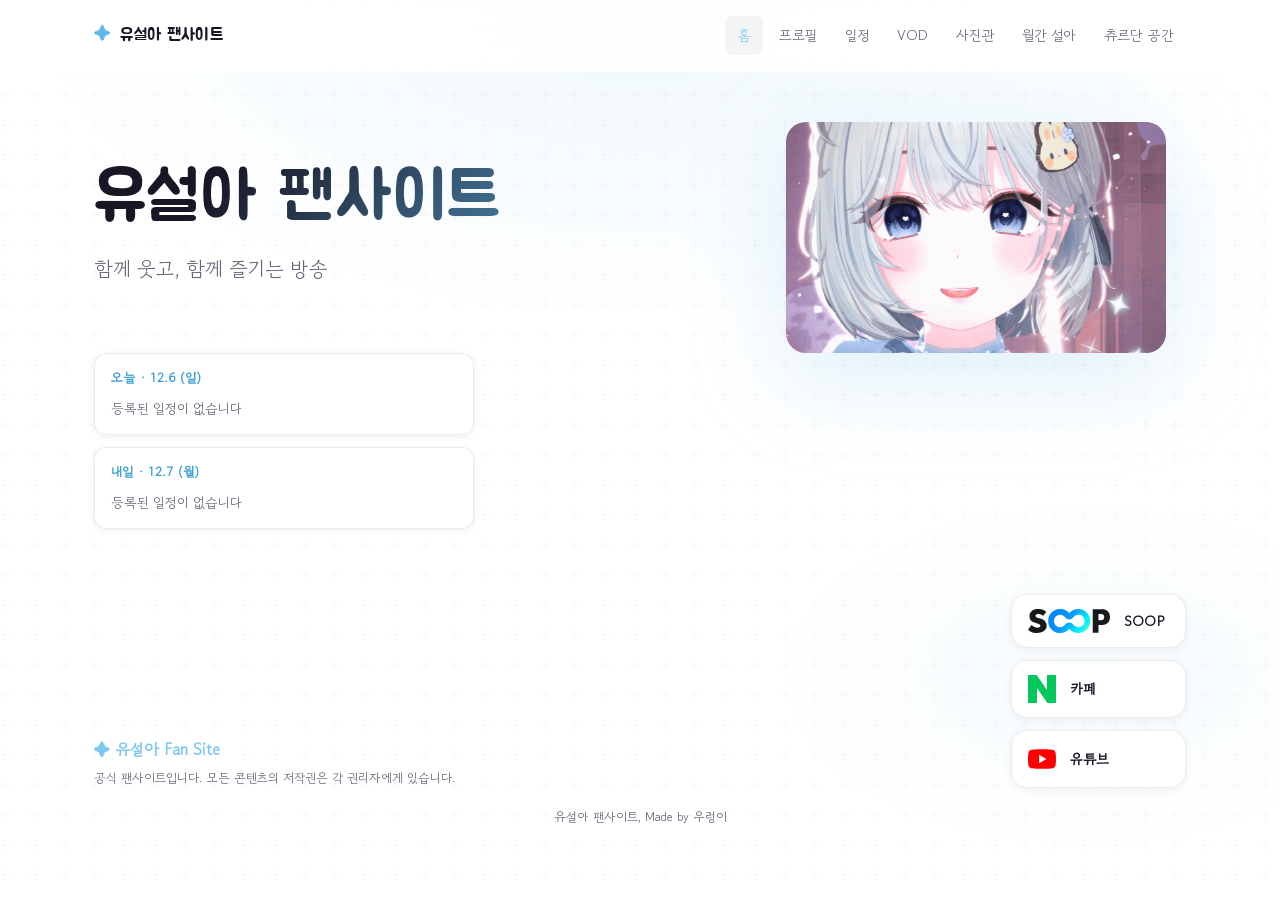
==== live-check.html @ 95435ed1 "chore: auto-update VOD, gallery, schedule, and memory playlist data" ====
﻿<!DOCTYPE html>
<html lang="ko">
<head>
  <meta charset="UTF-8">
  <meta name="viewport" content="width=device-width, initial-scale=1.0">
  <meta name="referrer" content="strict-origin-when-cross-origin">
  <meta name="description" content="SOOP 스트리머 유설아 팬사이트 — 일정, 방송 기록, 콘텐츠, 갤러리">
  <title>유설아 팬사이트</title>
  <link rel="preconnect" href="https://fonts.googleapis.com">
  <link rel="preconnect" href="https://fonts.gstatic.com" crossorigin>
  <link href="https://fonts.googleapis.com/css2?family=Gowun+Dodum&family=Jua&display=swap" rel="stylesheet">
  <link rel="stylesheet" href="css/style.css?v=20260720c">
</head>
<body>

  <!-- 네비게이션 -->
  <header class="header" id="header">
    <nav class="nav container">
      <a href="#home" class="nav__logo">
        <span class="nav__logo-icon">✦</span>
        유설아 팬사이트
      </a>
      <button class="nav__toggle" id="navToggle" aria-label="메뉴 열기" aria-expanded="false">
        <span></span>
        <span></span>
        <span></span>
      </button>
      <ul class="nav__menu" id="navMenu">
        <li><a href="#home" class="nav__link active">홈</a></li>
        <li><a href="#profile" class="nav__link">프로필</a></li>
        <li><a href="#schedule" class="nav__link">일정</a></li>
        <li><a href="#vod" class="nav__link">VOD</a></li>
        <li><a href="#gallery" class="nav__link">사진관</a></li>
        <li><a href="#monthly-seola" class="nav__link">월간 설아</a></li>
        <li><a href="#churudan" class="nav__link">츄르단 공간</a></li>
      </ul>
    </nav>
  </header>

  <main>
    <!-- 히어로 -->
    <section class="hero page-section--active" id="home">
      <div class="hero__bg"></div>
      <div class="hero__inner container">
        <div class="hero__left">
          <div class="hero__content">
            <h1 class="hero__title">유설아 팬사이트</h1>
            <p class="hero__subtitle">함께 웃고, 함께 즐기는 방송</p>
          </div>
          <div class="hero__schedule" id="heroSchedule" aria-label="오늘과 내일 방송 일정"></div>
        </div>
        <div class="hero__visual">
          <div class="hero__visual-glow"></div>
          <img
            class="hero__portrait"
            src="images/hero-seola.gif"
            alt="유설아"
            width="380"
            height="231"
            loading="eager"
            decoding="async"
          >
          <a
            id="heroLiveBtn"
            class="hero__live-card"
            href="https://www.sooplive.com/station/yeveee"
            target="_blank"
            rel="noopener noreferrer"
            aria-label="SOOP 생방송 보러가기"
            hidden
          >
            <img
              class="hero__live-thumb"
              id="heroLiveThumb"
              src="images/hero-seola.png"
              alt=""
              width="72"
              height="48"
              loading="lazy"
              decoding="async"
            >
            <span class="hero__live-body">
              <span class="hero__live-badge">LIVE ON</span>
              <span class="hero__live-title" id="heroLiveTitle">SOOP 생방송</span>
            </span>
          </a>
        </div>

        <div class="hero__foot-left">
          <span class="hero__info-logo">✦ 유설아 Fan Site</span>
          <p class="hero__info-text">공식 팬사이트입니다. 모든 콘텐츠의 저작권은 각 권리자에게 있습니다.</p>
        </div>

        <div class="hero__shortcuts">
          <a
            class="hero__shortcut hero__shortcut--soop"
            href="https://www.sooplive.com/station/yeveee"
            target="_blank"
            rel="noopener noreferrer"
            aria-label="SOOP 바로가기"
            title="SOOP"
          >
            <img class="hero__shortcut-icon hero__shortcut-icon--soop" src="images/logos/soop.svg" alt="" width="64" height="20" loading="lazy" decoding="async">
            <span class="hero__shortcut-label">SOOP</span>
          </a>
          <a
            class="hero__shortcut hero__shortcut--cafe"
            href="https://cafe.naver.com/yoonanana"
            target="_blank"
            rel="noopener noreferrer"
            aria-label="네이버 카페 바로가기"
            title="네이버 카페"
          >
            <svg class="hero__shortcut-icon hero__shortcut-icon--cafe" viewBox="0 0 24 24" width="28" height="28" aria-hidden="true">
              <path fill="currentColor" d="M16.273 12.845L7.376 0H0v24h7.727V11.155L16.624 24H24V0h-7.727v12.845z"/>
            </svg>
            <span class="hero__shortcut-label">카페</span>
          </a>
          <a
            class="hero__shortcut hero__shortcut--youtube"
            href="https://www.youtube.com/@yoo_seola/featured"
            target="_blank"
            rel="noopener noreferrer"
            aria-label="유튜브 바로가기"
            title="유튜브"
          >
            <svg class="hero__shortcut-icon hero__shortcut-icon--youtube" viewBox="0 0 24 24" width="28" height="28" aria-hidden="true">
              <path fill="#ff0000" d="M23.498 6.186a3.016 3.016 0 0 0-2.122-2.136C19.505 3.545 12 3.545 12 3.545s-7.505 0-9.377.505A3.017 3.017 0 0 0 .502 6.186C0 8.07 0 12 0 12s0 3.93.502 5.814a3.016 3.016 0 0 0 2.122 2.136c1.871.505 9.376.505 9.376.505s7.505 0 9.377-.505a3.015 3.015 0 0 0 2.122-2.136C24 15.93 24 12 24 12s0-3.93-.502-5.814z"/>
              <path fill="#fff" d="M9.545 15.568V8.432L15.818 12l-6.273 3.568z"/>
            </svg>
            <span class="hero__shortcut-label">유튜브</span>
          </a>
        </div>

        <p class="hero__info-copy">유설아 팬사이트, Made by 우렁이</p>
      </div>
    </section>

    <!-- 프로필 -->
    <section class="section section--alt" id="profile">
      <div class="container">
        <div class="section__header">
          <span class="section__label">Profile</span>
          <h2 class="section__title">프로필</h2>
          <p class="section__desc">유설아님을 소개합니다.</p>
        </div>

        <div class="profile__layout">
          <div class="profile__main reveal">
            <div class="profile__avatar">
              <img src="images/hero-seola.png" alt="유설아" class="profile__avatar-img">
            </div>
            <div class="profile__info">
              <p class="profile__role">SOOP Virtual Streamer</p>
              <h3 class="profile__name">유설아</h3>
              <p class="profile__intro">안녕안녕 나는 설아야🤍</p>
              <div class="profile__links">
                <a href="https://www.sooplive.com/station/yeveee" target="_blank" rel="noopener noreferrer" class="profile__link-btn profile__link-btn--soop">
                  <img class="profile__link-icon" src="images/logos/soop.svg" alt="" width="52" height="16" loading="lazy" decoding="async">
                  <span>SOOP</span>
                </a>
                <a href="https://cafe.naver.com/yoonanana" target="_blank" rel="noopener noreferrer" class="profile__link-btn profile__link-btn--cafe">
                  <svg class="profile__link-icon" viewBox="0 0 24 24" width="18" height="18" aria-hidden="true">
                    <path fill="currentColor" d="M16.273 12.845L7.376 0H0v24h7.727V11.155L16.624 24H24V0h-7.727v12.845z"/>
                  </svg>
                  <span>카페</span>
                </a>
                <a href="https://www.youtube.com/@yoo_seola" target="_blank" rel="noopener noreferrer" class="profile__link-btn profile__link-btn--youtube">
                  <svg class="profile__link-icon" viewBox="0 0 24 24" width="18" height="18" aria-hidden="true">
                    <path fill="currentColor" d="M23.498 6.186a3.016 3.016 0 0 0-2.122-2.136C19.505 3.545 12 3.545 12 3.545s-7.505 0-9.377.505A3.017 3.017 0 0 0 .502 6.186C0 8.07 0 12 0 12s0 3.93.502 5.814a3.016 3.016 0 0 0 2.122 2.136c1.871.505 9.376.505 9.376.505s7.505 0 9.377-.505a3.015 3.015 0 0 0 2.122-2.136C24 15.93 24 12 24 12s0-3.93-.502-5.814z"/>
                    <path fill="#fff" d="M9.545 15.568V8.432L15.818 12l-6.273 3.568z"/>
                  </svg>
                  <span>YouTube</span>
                </a>
              </div>
            </div>
          </div>

          <div class="profile__cards">
            <article class="profile__card reveal">
              <h4 class="profile__card-label">팬덤명</h4>
              <p class="profile__card-value">츄르단</p>
            </article>
            <article class="profile__card reveal">
              <h4 class="profile__card-label">첫 방송</h4>
              <p class="profile__card-value">2018. 01. 16</p>
            </article>
            <article class="profile__card reveal">
              <h4 class="profile__card-label">생일</h4>
              <p class="profile__card-value">04. 19</p>
            </article>
            <article class="profile__card reveal">
              <h4 class="profile__card-label">소속 크루</h4>
              <p class="profile__card-value">종달새 · 버컴퍼니</p>
            </article>
            <article class="profile__card reveal">
              <h4 class="profile__card-label">플랫폼</h4>
              <p class="profile__card-value">SOOP · YouTube</p>
            </article>
            <a
              href="https://v-company.xyz/"
              target="_blank"
              rel="noopener noreferrer"
              class="profile__card profile__card--link reveal"
            >
              <h4 class="profile__card-label">버컴퍼니 팬사이트</h4>
              <p class="profile__card-value profile__card-value--link">
                <img class="profile__card-icon" src="images/logos/vcompany.webp" alt="" width="28" height="28" loading="lazy" decoding="async">
                v-company.xyz
              </p>
            </a>
          </div>
        </div>

        <div class="profile__detail reveal">
          <div class="profile__tabs" role="tablist" aria-label="프로필 상세">
            <button type="button" class="profile__tab active" role="tab" aria-selected="true" aria-controls="profileTabOverview" id="profileTabBtnOverview" data-profile-tab="overview">개요</button>
            <button type="button" class="profile__tab" role="tab" aria-selected="false" aria-controls="profileTabHistory" id="profileTabBtnHistory" data-profile-tab="history">방송 역사</button>
            <button type="button" class="profile__tab" role="tab" aria-selected="false" aria-controls="profileTabContent" id="profileTabBtnContent" data-profile-tab="content">참여 컨텐츠</button>
          </div>

          <div class="profile__tabpanels">
            <div class="profile__tabpanel active" role="tabpanel" id="profileTabOverview" aria-labelledby="profileTabBtnOverview">
              <p class="profile__overview-text">
                SOOP과 YouTube를 중심으로 활동하는 버츄얼 스트리머이자 크리에이터, 유설아의 공간입니다.
              </p>
              <p class="profile__overview-text">
                종합 게임과 다채로운 일상 소통을 바탕으로 시청자들과 긴밀하게 호흡하고 있으며, 특유의 타격감 넘치는 리액션과 어떤 크리에이터와도 자연스럽게 어우러지는 환상의 케미로 많은 사랑을 받고 있습니다.
              </p>
              <p class="profile__overview-text">
                2018년 노캠 배틀그라운드 방송으로 활동을 시작했으며, 퐁퐁랜드 2차 입주를 계기로 마인크래프트·버츄얼 스트리머 교류로 인지도를 넓혔습니다. 퐁퐁랜드 종료 후 감체스터에 합격했고, 2025년 7월 버컴퍼니 창립 멤버로 합류해 현재 크루 활동을 이어가고 있습니다.
              </p>
            </div>

            <div class="profile__tabpanel" role="tabpanel" id="profileTabHistory" aria-labelledby="profileTabBtnHistory" hidden>
              <div class="timeline" id="profileTimeline"></div>
            </div>

            <div class="profile__tabpanel" role="tabpanel" id="profileTabContent" aria-labelledby="profileTabBtnContent" hidden>
              <div class="profile__content-groups" id="profileContentGroups"></div>
            </div>
          </div>
        </div>
      </div>
    </section>

    <!-- 일정 -->
    <section class="section" id="schedule">
      <div class="container">
        <div class="section__header">
          <span class="section__label">Schedule</span>
          <h2 class="section__title">방송 일정</h2>
          <p class="section__desc">달력에서 유설아님의 방송·휴방 일정을 확인하세요.</p>
        </div>

        <div class="schedule-board reveal" id="calendar">
          <div class="schedule-board__top">
            <div class="schedule-board__heading">
              <h3 class="schedule-board__title" id="calendarTitle"></h3>
              <p class="schedule-board__subtitle">SOOP 방송 일정</p>
            </div>
            <div class="schedule-board__controls">
              <div class="schedule-board__view" role="tablist" aria-label="보기 방식">
                <button type="button" class="schedule-board__view-btn active" data-view="month" role="tab" aria-selected="true">월간</button>
                <button type="button" class="schedule-board__view-btn" data-view="week" role="tab" aria-selected="false">주간</button>
              </div>
              <div class="schedule-board__nav">
                <button type="button" class="schedule-board__nav-btn" id="calendarPrev" aria-label="이전">
                  <svg width="18" height="18" viewBox="0 0 24 24" fill="none" stroke="currentColor" stroke-width="2"><path d="M15 18l-6-6 6-6"/></svg>
                </button>
                <button type="button" class="schedule-board__today" id="calendarToday">오늘</button>
                <button type="button" class="schedule-board__nav-btn" id="calendarNext" aria-label="다음">
                  <svg width="18" height="18" viewBox="0 0 24 24" fill="none" stroke="currentColor" stroke-width="2"><path d="M9 18l6-6-6-6"/></svg>
                </button>
              </div>
            </div>
          </div>

          <div class="schedule-board__weekdays">
            <span>일</span><span>월</span><span>화</span><span>수</span><span>목</span><span>금</span><span>토</span>
          </div>
          <div class="schedule-board__grid" id="calendarDays"></div>
        </div>

      </div>
    </section>

    <!-- VOD -->
    <section class="section section--alt" id="vod">
      <div class="container">
        <div class="section__header">
          <span class="section__label">VOD</span>
          <h2 class="section__title">VOD Library</h2>
          <p class="section__desc">숲 다시보기, 유튜브, 쇼츠, 기타를 최신순으로 모았습니다.</p>
        </div>

        <div class="vod-layout" id="vodLayout">
          <div class="vod__filters" id="vodFilters">
            <button class="vod-filter-btn" data-vod-filter="replay">숲 다시보기</button>
            <button class="vod-filter-btn" data-vod-filter="youtube">유튜브</button>
            <button class="vod-filter-btn" data-vod-filter="shorts">쇼츠</button>
            <button class="vod-filter-btn active" data-vod-filter="etc">기타</button>
          </div>

          <div class="vod-player">
            <div class="vod-player__screen">
              <iframe
                id="vodPlayerFrame"
                class="vod-player__iframe"
                src="about:blank"
                title="【끝났다는 것은 다시 시작된다는 것을】 버컴퍼니 1주년 커버곡"
                referrerpolicy="strict-origin-when-cross-origin"
                allow="accelerometer; autoplay; clipboard-write; encrypted-media; gyroscope; picture-in-picture; web-share"
                allowfullscreen
              ></iframe>
              <div class="vod-player__fallback" id="vodPlayerFallback" hidden>
                <img class="vod-player__fallback-thumb" id="vodFallbackThumb" alt="">
                <div class="vod-player__fallback-body">
                  <p class="vod-player__fallback-title">지금은 PC에서 파일을 직접 연 상태입니다</p>
                  <p class="vod-player__fallback-desc">이 방식으로는 유튜브 재생이 차단됩니다.<br>인터넷에 올린 주소(<code>https://...</code>)로 접속하면 누구나 재생됩니다.<br>개발·테스트할 때만 <strong>사이트실행.bat</strong>을 사용하세요.</p>
                  <a class="btn btn--primary vod-player__fallback-btn" id="vodFallbackWatch" href="#" target="_blank" rel="noopener noreferrer">YouTube에서 보기</a>
                </div>
              </div>
            </div>
            <div class="vod-player__info">
              <h3 class="vod-player__title" id="vodPlayerTitle">【끝났다는 것은 다시 시작된다는 것을】 버컴퍼니 1주년 커버곡</h3>
              <a class="vod-player__link" id="vodPlayerLink" href="https://www.youtube.com/watch?v=XtVEV7wh76A" target="_blank" rel="noopener noreferrer">원본 보기</a>
            </div>
          </div>

          <div class="vod__rail-wrap">
            <div class="vod__rail" id="vodGrid"></div>
            <a
              class="vod__more"
              id="vodMoreLink"
              href="https://www.youtube.com/playlist?list=PLR2c_oelBOVU"
              target="_blank"
              rel="noopener noreferrer"
              aria-label="더보기"
              title="더보기"
            >
              <svg viewBox="0 0 24 24" width="24" height="24" aria-hidden="true">
                <path d="M9 6l6 6-6 6" fill="none" stroke="currentColor" stroke-width="2.2" stroke-linecap="round" stroke-linejoin="round"/>
              </svg>
            </a>
          </div>
        </div>
      </div>
    </section>

    <!-- 사진관 -->
    <section class="section" id="gallery">
      <div class="container">
        <div class="section__header">
          <span class="section__label">Gallery</span>
          <h2 class="section__title">사진관</h2>
          <p class="section__desc">팬카페 팬아트와 버컴퍼니 사진관의 유설아 이미지를 모았습니다.<br>아래로 스크롤하면 더 불러옵니다.</p>
        </div>

        <p class="gallery__count" id="galleryCount" aria-live="polite"></p>
        <div class="gallery__grid" id="galleryGrid"></div>
        <div class="gallery__sentinel" id="gallerySentinel" aria-hidden="true"></div>
        <p class="gallery__status" id="galleryStatus"></p>
      </div>
    </section>

    <!-- 월간 설아 -->
    <section class="section section--alt" id="monthly-seola">
      <div class="container">
        <div class="section__header">
          <span class="section__label">Monthly</span>
          <h2 class="section__title">월간 설아</h2>
          <p class="section__desc">일정 메뉴처럼 월별로 넘기며, 방송 사진과 내용을 함께 볼 수 있어요.</p>
          <a class="monthly-seola__source" id="monthlySeolaSource" href="https://docs.google.com/spreadsheets/d/1AJPoSE5AA9mgpzSSYuKG6oLpG3Ww71kMfHILqsu-JJs/edit?usp=sharing" target="_blank" rel="noopener noreferrer">구글 시트에서 보기</a>
        </div>

        <div class="schedule-board monthly-seola__board reveal" id="monthlySeolaBoard">
          <div class="schedule-board__top">
            <div class="schedule-board__heading">
              <h3 class="schedule-board__title" id="monthlySeolaTitle"></h3>
              <p class="schedule-board__subtitle" id="monthlySeolaSummary">설아 월간정리</p>
            </div>
            <div class="schedule-board__controls">
              <div class="schedule-board__nav">
                <button type="button" class="schedule-board__nav-btn" id="monthlySeolaPrev" aria-label="이전 달">
                  <svg width="18" height="18" viewBox="0 0 24 24" fill="none" stroke="currentColor" stroke-width="2"><path d="M15 18l-6-6 6-6"/></svg>
                </button>
                <button type="button" class="schedule-board__today" id="monthlySeolaToday">오늘</button>
                <button type="button" class="schedule-board__nav-btn" id="monthlySeolaNext" aria-label="다음 달">
                  <svg width="18" height="18" viewBox="0 0 24 24" fill="none" stroke="currentColor" stroke-width="2"><path d="M9 18l6-6-6-6"/></svg>
                </button>
              </div>
            </div>
          </div>

          <div class="schedule-board__weekdays">
            <span>일</span><span>월</span><span>화</span><span>수</span><span>목</span><span>금</span><span>토</span>
          </div>
          <div class="schedule-board__grid schedule-board__grid--month" id="monthlySeolaDays"></div>
        </div>
      </div>
    </section>

    <!-- 츄르단 공간 -->
    <section class="section section--alt" id="churudan">
      <div class="container">
        <div class="section__header">
          <span class="section__label">Community</span>
          <h2 class="section__title">츄르단 공간</h2>
          <p class="section__desc">팬들이 모이는 커뮤니티 공간입니다. 미니게임도 즐겨 보세요!</p>
        </div>

        <div class="churudan-hub reveal" id="churudanHub">
          <div class="churudan__grid">
            <button type="button" class="churudan__card" data-churudan="ladder">
              <span class="churudan__icon" aria-hidden="true">🪜</span>
              <span class="churudan__title">사다리타기</span>
              <span class="churudan__desc">참가자를 골라 사다리 결과를 확인해 보세요</span>
            </button>
            <button type="button" class="churudan__card" data-churudan="pinball">
              <span class="churudan__icon" aria-hidden="true">🎱</span>
              <span class="churudan__title">핀볼타기</span>
              <span class="churudan__desc">마블 룰렛으로 당첨자를 뽑아 보세요</span>
            </button>
            <button type="button" class="churudan__card" data-churudan="stork">
              <span class="churudan__icon" aria-hidden="true">🦩</span>
              <span class="churudan__title">황새 오래 걷기</span>
              <span class="churudan__desc">추억의 균형 게임 · 좌우키로 버텨 보세요</span>
            </button>
            <button type="button" class="churudan__card" data-churudan="suika">
              <span class="churudan__icon" aria-hidden="true">🍉</span>
              <span class="churudan__title">수박게임</span>
              <span class="churudan__desc">유설아 움짤을 합쳐 대설아를 만들어 보세요</span>
            </button>
            <button type="button" class="churudan__card" data-churudan="rolling">
              <span class="churudan__icon" aria-hidden="true">💌</span>
              <span class="churudan__title">롤링페이퍼</span>
              <span class="churudan__desc">유설아님께 익명 응원 쪽지를 남겨 보세요</span>
            </button>
          </div>
        </div>

        <div class="churudan-activity" id="churudanActivity" hidden>
          <button type="button" class="churudan__back" id="churudanBack">← 츄르단 공간</button>

          <div class="minigame">
          <!-- 사다리타기 -->
          <div class="minigame__panel" id="gameLadder" role="tabpanel" hidden>
            <div class="ladder-game">
              <div class="ladder-game__header">
                <div class="ladder-game__intro">
                  <h3 class="ladder-game__title">츄르단 사다리</h3>
                  <p class="ladder-game__desc">사다리 시작을 누른 뒤 참가자를 클릭하면 그 사람만 내려갑니다. 한꺼번에 보려면 전체공개를 누르세요.</p>
                </div>
                <div class="ladder-game__toolbar">
                  <div class="ladder-game__count">
                    <span class="ladder-game__count-label">인원</span>
                    <button type="button" class="ladder-game__count-btn" id="ladderCountMinus" aria-label="인원 줄이기">−</button>
                    <span class="ladder-game__count-num" id="ladderCountLabel">4</span>
                    <button type="button" class="ladder-game__count-btn" id="ladderCountPlus" aria-label="인원 늘리기">+</button>
                  </div>
                  <button type="button" class="ladder-game__btn ladder-game__btn--primary" id="ladderShuffle">사다리 시작</button>
                  <button type="button" class="ladder-game__btn ladder-game__btn--outline" id="ladderRevealAll">전체공개</button>
                </div>
              </div>

              <div class="ladder-game__board">
                <div class="ladder-game__rail">
                  <span class="ladder-game__rail-tag">참가</span>
                  <div class="ladder-game__rail-slots" id="ladderTopRow"></div>
                </div>

                <div class="ladder-game__stage">
                  <canvas id="ladderCanvas" width="820" height="360"></canvas>
                </div>

                <div class="ladder-game__rail">
                  <span class="ladder-game__rail-tag">결과</span>
                  <div class="ladder-game__rail-slots" id="ladderBottomRow"></div>
                </div>
              </div>

              <p class="ladder-game__status" id="ladderResult"></p>

              <div class="ladder-game__popup" id="ladderWinPopup" hidden role="dialog" aria-modal="true" aria-labelledby="ladderWinPopupTitle">
                <button type="button" class="ladder-game__popup-backdrop" id="ladderWinPopupBackdrop" aria-label="닫기"></button>
                <div class="ladder-game__popup-card">
                  <span class="ladder-game__popup-badge" id="ladderWinPopupBadge">결과</span>
                  <h4 class="ladder-game__popup-title" id="ladderWinPopupTitle"></h4>
                  <p class="ladder-game__popup-desc" id="ladderWinPopupDesc"></p>
                  <button type="button" class="ladder-game__popup-close" id="ladderWinPopupClose">확인</button>
                </div>
              </div>
            </div>
          </div>

          <!-- 핀볼타기 (Marble Roulette) -->
          <div class="minigame__panel" id="gamePinball" role="tabpanel" hidden>
            <div class="marble-roulette">
              <div class="marble-roulette__stage">
                <canvas id="pinballCanvas"></canvas>
                <canvas id="pinballMinimap" class="marble-roulette__minimap" aria-hidden="true"></canvas>
                <ol class="marble-roulette__rank" id="pinballRank"></ol>
                <div class="marble-roulette__winner" id="pinballWinner" hidden>
                  <span class="marble-roulette__winner-label">당첨자는</span>
                  <strong class="marble-roulette__winner-name" id="pinballWinnerName"></strong>
                </div>
                <p class="marble-roulette__hint">게임 중 화면을 누르면 빨라집니다</p>
              </div>

              <div class="marble-roulette__footer" id="pinballFooter" hidden>
                <button type="button" class="marble-roulette__restart" id="pinballRestart">다시하기</button>
              </div>

              <div class="marble-roulette__settings" id="pinballSettings">
                <div class="marble-roulette__controls-top">
                  <div class="marble-roulette__settings-row">
                    <label class="marble-roulette__map-label" for="pinballMap">맵</label>
                    <select id="pinballMap" class="marble-roulette__map-select" aria-label="맵 선택"></select>
                  </div>
                  <div class="marble-roulette__win-row">
                    <span class="marble-roulette__win-label">당첨</span>
                    <button type="button" class="marble-roulette__win-btn active" data-pinball-win="first">먼저</button>
                    <button type="button" class="marble-roulette__win-btn" data-pinball-win="last">마지막</button>
                  </div>
                </div>
                <label class="marble-roulette__names-title" for="pinballNames">이름 입력</label>
                <textarea id="pinballNames" class="marble-roulette__textarea" rows="2" spellcheck="false">유설아,츄르단1,츄르단2,츄르단3,츄르단4</textarea>
                <p class="marble-roulette__names-hint">쉼표·줄바꿈 · <code>이름*2</code></p>
                <div class="marble-roulette__actions">
                  <button type="button" class="marble-roulette__btn marble-roulette__btn--shuffle" id="pinballShuffle">셔플</button>
                  <button type="button" class="marble-roulette__btn marble-roulette__btn--start" id="pinballStart">시작</button>
                </div>
              </div>
              <p class="marble-roulette__status" id="pinballResult" aria-live="polite"></p>
            </div>
          </div>

          <!-- 황새 오래 걷기 -->
          <div class="minigame__panel" id="gameStork" role="tabpanel" hidden>
            <div class="stork-walk">
              <div class="stork-walk__header">
                <div>
                  <h3 class="stork-walk__title">황새 오래 걷기</h3>
                  <p class="stork-walk__desc">스페이스바로 시작 · ← → 로 균형을 잡으며 최대한 멀리 걸어 보세요. (게임 화면을 클릭한 뒤 키보드로 조작)</p>
                </div>
              </div>
              <div class="stork-walk__stage">
                <div id="storkRuffleHost" class="stork-walk__host" tabindex="0" aria-label="황새 오래 걷기 게임"></div>
              </div>
              <p class="stork-walk__credit">원작 <a href="https://vidkidz.tistory.com/2825" target="_blank" rel="noopener noreferrer">Walk the Stork</a> · Damien Clarke</p>
            </div>
          </div>

          <!-- 수박게임 -->
          <div class="minigame__panel" id="gameSuika" role="tabpanel" hidden>
            <div class="suika-game">
              <div class="suika-game__header">
                <div>
                  <h3 class="suika-game__title">츄르단 수박게임</h3>
                  <p class="suika-game__desc">같은 단계의 유설아 움짤을 맞추면 더 큰 단계로 합쳐집니다. 보드 위에서 위치를 정한 뒤 클릭해 떨어뜨리세요.</p>
                </div>
                <div class="suika-game__meta">
                  <span class="suika-game__best">최고 <strong id="suikaBest">0</strong></span>
                  <button type="button" class="suika-game__restart" id="suikaRestart">다시하기</button>
                </div>
              </div>

              <div class="suika-game__stage">
                <div
                  class="suika-game__board-wrap"
                  id="suikaBoardWrap"
                  tabindex="0"
                  aria-label="수박게임 보드"
                >
                  <div class="suika-game__board" id="suikaBoard">
                    <div class="suika-game__score" id="suikaScore" aria-live="polite">0</div>
                    <div class="suika-game__next-hud">
                      <span class="suika-game__next-tag">NEXT</span>
                      <div class="suika-game__next-ball" id="suikaNextBall"></div>
                    </div>
                    <div class="suika-game__danger">
                      <span class="suika-game__danger-label">DANGER</span>
                      <div class="suika-game__danger-line" aria-hidden="true"></div>
                    </div>
                    <div class="suika-game__sprites" id="suikaSprites"></div>
                    <div class="suika-game__preview-layer" id="suikaPreview">
                      <div class="suika-game__drop-line" id="suikaDropLine" aria-hidden="true"></div>
                    </div>
                  </div>
                </div>

                <div class="suika-game__evolution" id="suikaEvolution" aria-label="합체 순서"></div>
                <p class="suika-game__hint">처음 4단계만 떨어뜨릴 수 있어요. 같은 단계를 합쳐 대설아를 만드세요!</p>
              </div>

              <div class="suika-game__overlay" id="suikaOverlay" hidden role="dialog" aria-modal="true">
                <div class="suika-game__overlay-card">
                  <h4 class="suika-game__overlay-title" id="suikaOverlayTitle">게임 오버</h4>
                  <p class="suika-game__overlay-score" id="suikaOverlayScore"></p>
                  <button type="button" class="suika-game__overlay-btn" id="suikaOverlayBtn">다시 도전</button>
                </div>
              </div>
            </div>
          </div>

          <div class="minigame__panel rolling-paper" id="gameRolling" role="tabpanel" hidden>
          <div class="rolling-paper__header">
            <div>
              <h3 class="rolling-paper__title">츄르단 롤링페이퍼</h3>
              <p class="rolling-paper__desc">유설아님께 익명으로 응원 메시지를 남겨 보세요. 따뜻한 말만 부탁드려요!</p>
            </div>
            <span class="rolling-paper__count" id="rollingPaperCount" aria-live="polite"></span>
          </div>

          <form class="rolling-paper__form" id="rollingPaperForm">
            <label class="rolling-paper__label" for="rollingPaperMessage">메시지</label>
            <textarea
              id="rollingPaperMessage"
              class="rolling-paper__textarea"
              rows="3"
              maxlength="300"
              placeholder="유설아님, 항상 응원해요! 오늘 방송도 재밌었어요 ♥"
              required
            ></textarea>
            <div class="rolling-paper__form-foot">
              <span class="rolling-paper__hint" id="rollingPaperHint">익명으로 등록됩니다 · 최대 300자</span>
              <button type="submit" class="rolling-paper__submit" id="rollingPaperSubmit">쪽지 붙이기</button>
            </div>
          </form>

          <p class="rolling-paper__status" id="rollingPaperStatus" aria-live="polite"></p>

          <div class="rolling-paper__board" id="rollingPaperBoard" aria-live="polite">
            <p class="rolling-paper__empty" id="rollingPaperEmpty">아직 메시지가 없어요. 첫 응원을 남겨 주세요!</p>
          </div>

          <details class="rolling-paper__admin" id="rollingPaperAdminPanel">
            <summary class="rolling-paper__admin-summary">관리자</summary>
            <div class="rolling-paper__admin-body">
              <div id="rollingPaperAdminLogin">
                <p class="rolling-paper__admin-desc">관리자만 쪽지 수정·삭제가 가능합니다.</p>
                <form class="rolling-paper__admin-form" id="rollingPaperAdminForm">
                  <input
                    type="password"
                    id="rollingPaperAdminKey"
                    class="rolling-paper__admin-input"
                    placeholder="관리자 비밀번호"
                    autocomplete="current-password"
                  >
                  <button type="submit" class="rolling-paper__admin-btn">로그인</button>
                </form>
              </div>
              <div id="rollingPaperAdminLoggedIn" hidden>
                <p class="rolling-paper__admin-desc">관리자 모드 · 각 쪽지에서 수정·삭제할 수 있습니다.</p>
                <button type="button" class="rolling-paper__admin-btn rolling-paper__admin-btn--ghost" id="rollingPaperAdminLogout">로그아웃</button>
              </div>
            </div>
          </details>
          </div>
        </div>
        </div>

      </div>
    </section>
  </main>

  <!-- 푸터 -->
  <footer class="footer">
    <div class="container footer__inner">
      <div class="footer__brand">
        <span class="footer__logo">✦ 유설아 Fan Site</span>
        <p class="footer__text">공식 팬사이트입니다. 모든 콘텐츠의 저작권은 각 권리자에게 있습니다.</p>
      </div>
      <div class="footer__links">
        <a href="https://www.sooplive.com/station/yeveee" target="_blank" rel="noopener noreferrer">SOOP 채널</a>
        <a href="https://cafe.naver.com/yoonanana" target="_blank" rel="noopener noreferrer">네이버 카페</a>
      </div>
    </div>
    <p class="footer__copy">유설아 팬사이트. Made by 우렁이</p>
  </footer>

  <!-- 라이트박스 -->
  <div class="lightbox" id="lightbox" aria-hidden="true">
    <button class="lightbox__close" id="lightboxClose" aria-label="닫기">&times;</button>
    <button class="lightbox__nav lightbox__nav--prev" id="lightboxPrev" aria-label="이전">&lsaquo;</button>
    <button class="lightbox__nav lightbox__nav--next" id="lightboxNext" aria-label="다음">&rsaquo;</button>
    <div class="lightbox__content">
      <img class="lightbox__image" id="lightboxImage" alt="">
      <p class="lightbox__caption" id="lightboxCaption"></p>
    </div>
  </div>

  <script src="js/schedule-data.js?v=a8c2ba71"></script>
  <script src="js/schedule-overrides.js?v=f56189f2"></script>
  <script src="js/gallery-data.js?v=20261126"></script>
  <script src="js/vod-data.js?v=20261126"></script>
  <script src="js/vod.js?v=20260710a"></script>
  <script src="js/vendor/planck.min.js"></script>
  <script src="js/marble-maps-data.js"></script>
  <script src="js/marble-sprites-data.js?v=20260710"></script>
  <script src="js/marble-roulette.js?v=20260705"></script>
  <script src="js/vendor/matter.min.js?v=20260701"></script>
  <script src="js/suika-data.js?v=20260710"></script>
  <script src="js/suika-game.js?v=20260705"></script>
  <script src="js/stork-ruffle.js?v=20260627"></script>
  <script src="js/minigames.js?v=20260701"></script>
  <script src="js/rolling-paper.js"></script>
  <script src="js/monthly-seola-data.js?v=20261126"></script>
  <script src="js/monthly-seola.js?v=20260707d"></script>
  <script src="js/profile-history-data.js?v=20260610b"></script>
  <script src="js/profile-history.js?v=20260626"></script>
  <script src="js/main.js?v=20260720c"></script>
</body>
</html>
---- css/style.css ----
/* ============================================
   유설아 Fan Site — Styles
   ============================================ */

:root {
  --color-bg: #ffffff;
  --color-bg-alt: #ffffff;
  --color-surface: #ffffff;
  --color-surface-hover: #f0f8fc;
  --color-border: rgba(0, 0, 0, 0.08);
  --color-text: #1a1625;
  --color-text-muted: #6b6378;
  --color-accent: #5eb8e8;
  --color-accent-light: #7ec8f0;
  --color-accent-dark: #3a9fd4;
  --color-accent-glow: rgba(94, 184, 232, 0.22);
  --font-sans: 'Gowun Dodum', 'Apple SD Gothic Neo', sans-serif;
  --font-display: 'Jua', 'Gowun Dodum', sans-serif;
  --radius-sm: 8px;
  --radius-md: 12px;
  --radius-lg: 20px;
  --radius-xl: 28px;
  --shadow-sm: 0 2px 8px rgba(0, 0, 0, 0.06);
  --shadow-md: 0 8px 32px rgba(0, 0, 0, 0.1);
  --shadow-glow: 0 4px 24px var(--color-accent-glow);
  --transition: 0.3s cubic-bezier(0.4, 0, 0.2, 1);
  --header-height: 72px;
}

*, *::before, *::after {
  box-sizing: border-box;
  margin: 0;
  padding: 0;
}

html {
  scroll-behavior: smooth;
  scroll-padding-top: var(--header-height);
}

body {
  font-family: var(--font-sans);
  font-size: 16px;
  line-height: 1.6;
  color: var(--color-text);
  background-color: var(--color-bg);
  overflow-x: hidden;
}

a {
  color: inherit;
  text-decoration: none;
}

img {
  max-width: 100%;
  display: block;
}

button {
  font-family: inherit;
  cursor: pointer;
  border: none;
  background: none;
}

.container {
  width: 100%;
  max-width: 1140px;
  margin: 0 auto;
  padding: 0 24px;
}

/* ── Header ── */
.header {
  position: fixed;
  top: 0;
  left: 0;
  right: 0;
  z-index: 1000;
  height: var(--header-height);
  background: rgba(255, 255, 255, 0.85);
  backdrop-filter: blur(16px);
  -webkit-backdrop-filter: blur(16px);
  border-bottom: 1px solid transparent;
  transition: border-color var(--transition), background var(--transition);
}

.header--scrolled {
  border-bottom-color: var(--color-border);
  background: rgba(255, 255, 255, 0.95);
  box-shadow: var(--shadow-sm);
}

.nav {
  display: flex;
  align-items: center;
  justify-content: space-between;
  height: 100%;
}

.nav__logo {
  display: flex;
  align-items: center;
  gap: 8px;
  font-family: var(--font-display);
  font-weight: 400;
  font-size: 1.05rem;
  letter-spacing: 0.02em;
}

.nav__logo-icon {
  color: var(--color-accent);
  font-size: 1.1rem;
}

.nav__menu {
  display: flex;
  align-items: center;
  gap: 4px;
  list-style: none;
}

.nav__actions {
  display: flex;
  align-items: center;
  gap: 8px;
  flex-shrink: 0;
}

@media (min-width: 901px) {
  .nav__menu {
    margin-left: auto;
    flex-wrap: nowrap;
    gap: 4px;
  }
}

.site-bgm {
  position: fixed;
  left: -9999px;
  top: 0;
  width: 200px;
  height: 200px;
  overflow: hidden;
  opacity: 0;
  pointer-events: none;
}

.nav__link {
  display: block;
  padding: 8px 12px;
  font-size: 0.88rem;
  font-weight: 500;
  white-space: nowrap;
  color: var(--color-text-muted);
  border-radius: var(--radius-sm);
  transition: color var(--transition), background var(--transition);
}

.nav__link:hover,
.nav__link.active {
  color: var(--color-text);
  background: rgba(0, 0, 0, 0.04);
}

.nav__link.active {
  color: var(--color-accent-light);
}


/* 화면 오른쪽 고정 재생 위젯 (추억의 플리) */
.playlist-dock {
  position: fixed;
  right: 20px;
  top: 50%;
  transform: translateY(-50%);
  z-index: 900;
  width: 168px;
}

.playlist-dock[hidden] {
  display: none !important;
}

.playlist-dock .nav-player {
  flex-direction: column;
  align-items: stretch;
  gap: 10px;
  max-width: none;
  width: 100%;
  padding: 14px 12px;
  background: rgba(255, 255, 255, 0.94);
  border: 1px solid var(--color-border);
  border-radius: var(--radius-md);
  box-shadow: var(--shadow-md);
  backdrop-filter: blur(12px);
  -webkit-backdrop-filter: blur(12px);
}

.playlist-dock .nav-player__controls {
  justify-content: center;
}

.playlist-dock .nav-player__title {
  white-space: normal;
  display: -webkit-box;
  -webkit-line-clamp: 3;
  -webkit-box-orient: vertical;
  overflow: hidden;
}

.playlist-dock--bgm .nav-player {
  border-color: rgba(212, 175, 55, 0.45);
  background: linear-gradient(180deg, rgba(255, 248, 230, 0.97), rgba(255, 236, 179, 0.9));
  box-shadow: 0 10px 28px rgba(212, 175, 55, 0.18);
}

.playlist-dock--bgm .nav-player__label {
  color: #8b6914;
}

.playlist-dock--bgm .nav-player__title {
  color: #6d5200;
}

.playlist-dock--bgm .nav-player__repeat {
  display: block;
  margin-top: 6px;
  font-size: 0.62rem;
  font-weight: 700;
  color: #a67c00;
}

.playlist-dock--bgm .nav-player__btn {
  color: #7a5c00;
  border-color: rgba(212, 175, 55, 0.45);
}

.playlist-dock--bgm .nav-player__btn:hover:not(:disabled) {
  border-color: #d4af37;
  background: #fff;
}

.nav-player {
  display: flex;
  align-items: center;
  gap: 10px;
  max-width: min(320px, 36vw);
  padding: 6px 10px;
  border-radius: var(--radius-md);
  background: rgba(0, 0, 0, 0.04);
  border: 1px solid var(--color-border);
}

.nav-player__info {
  min-width: 0;
  flex: 1;
}

.nav-player__label {
  display: block;
  font-size: 0.62rem;
  font-weight: 700;
  letter-spacing: 0.08em;
  text-transform: uppercase;
  color: var(--color-text-muted);
}

.nav-player__title {
  margin: 2px 0 0;
  font-size: 0.76rem;
  font-weight: 600;
  line-height: 1.35;
  color: var(--color-text);
  white-space: nowrap;
  overflow: hidden;
  text-overflow: ellipsis;
}

.nav-player__controls {
  display: flex;
  gap: 4px;
  flex-shrink: 0;
}

.nav-player__btn {
  width: 30px;
  height: 30px;
  display: inline-flex;
  align-items: center;
  justify-content: center;
  border-radius: 50%;
  font-size: 0.72rem;
  color: var(--color-text);
  background: rgba(255, 255, 255, 0.85);
  border: 1px solid var(--color-border);
  transition: background var(--transition), border-color var(--transition), opacity var(--transition);
}

.nav-player__btn:hover:not(:disabled) {
  background: #fff;
  border-color: var(--color-accent-light);
}

.nav-player__btn:disabled {
  opacity: 0.35;
  cursor: not-allowed;
}

.nav__toggle {
  display: none;
  flex-direction: column;
  gap: 5px;
  padding: 8px;
}

.nav__toggle span {
  display: block;
  width: 22px;
  height: 2px;
  background: var(--color-text);
  border-radius: 2px;
  transition: transform var(--transition), opacity var(--transition);
}

.nav__toggle.active span:nth-child(1) {
  transform: translateY(7px) rotate(45deg);
}

.nav__toggle.active span:nth-child(2) {
  opacity: 0;
}

.nav__toggle.active span:nth-child(3) {
  transform: translateY(-7px) rotate(-45deg);
}

/* ── Buttons ── */
.btn {
  display: inline-flex;
  align-items: center;
  justify-content: center;
  gap: 8px;
  padding: 14px 28px;
  font-size: 0.95rem;
  font-weight: 600;
  border-radius: var(--radius-xl);
  transition: transform var(--transition), box-shadow var(--transition), background var(--transition);
}

.btn:hover {
  transform: translateY(-2px);
}

.btn--primary {
  background: linear-gradient(135deg, var(--color-accent), var(--color-accent-dark));
  color: #fff;
  box-shadow: var(--shadow-glow);
}

.btn--primary:hover {
  box-shadow: 0 0 60px var(--color-accent-glow);
}

.btn--outline {
  border: 1.5px solid rgba(0, 0, 0, 0.12);
  color: var(--color-text);
  background: transparent;
}

.btn--outline:hover {
  border-color: var(--color-accent);
  background: rgba(94, 184, 232, 0.1);
}

/* ── Page views (홈만 먼저 표시) ── */
body.is-home {
  overflow-x: hidden;
  overflow-y: auto;
}

main > section[id] {
  display: none;
}

main > section[id].page-section--active {
  display: block;
}

body.is-home .footer {
  display: none;
}

/* ── Hero ── */
.hero {
  position: relative;
  min-height: 100vh;
  display: flex;
  align-items: center;
  justify-content: center;
  overflow-x: hidden;
  overflow-y: visible;
}

.hero__bg {
  position: absolute;
  inset: 0;
  background:
    radial-gradient(ellipse 80% 60% at 50% 0%, rgba(94, 184, 232, 0.1) 0%, transparent 60%),
    radial-gradient(ellipse 50% 40% at 85% 75%, rgba(94, 184, 232, 0.06) 0%, transparent 50%),
    var(--color-bg);
}

.hero__bg::after {
  content: '';
  position: absolute;
  inset: 0;
  background: url("data:image/svg+xml,%3Csvg width='60' height='60' viewBox='0 0 60 60' xmlns='http://www.w3.org/2000/svg'%3E%3Cg fill='none' fill-rule='evenodd'%3E%3Cg fill='%23000000' fill-opacity='0.03'%3E%3Cpath d='M36 34v-4h-2v4h-4v2h4v4h2v-4h4v-2h-4zm0-30V0h-2v4h-4v2h4v4h2V6h4V4h-4zM6 34v-4H4v4H0v2h4v4h2v-4h4v-2H6zM6 4V0H4v4H0v2h4v4h2V6h4V4H6z'/%3E%3C/g%3E%3C/g%3E%3C/svg%3E");
  opacity: 0.6;
}

.hero__inner {
  position: relative;
  z-index: 1;
  display: grid;
  grid-template-columns: 1fr minmax(240px, 400px);
  grid-template-rows: 1fr auto auto;
  align-items: center;
  gap: clamp(24px, 5vw, 56px)  clamp(24px, 5vw, 56px);
  row-gap: 16px;
  width: 100%;
  min-height: 100vh;
  padding: 110px 24px 72px;
}

.hero__left {
  grid-column: 1;
  grid-row: 1;
  display: flex;
  flex-direction: column;
  gap: 28px;
  align-self: center;
}

.hero__content {
  position: relative;
  text-align: left;
}

.hero__schedule {
  display: grid;
  gap: 12px;
  max-width: 380px;
  animation: fadeInUp 1s ease 0.5s both;
}

.hero__schedule-card {
  display: block;
  padding: 14px 16px;
  text-decoration: none;
  color: inherit;
  background: rgba(255, 255, 255, 0.9);
  border: 1px solid var(--color-border);
  border-radius: var(--radius-md);
  box-shadow: var(--shadow-sm);
  backdrop-filter: blur(8px);
  transition: transform var(--transition), box-shadow var(--transition), border-color var(--transition);
}

.hero__schedule-card:hover {
  transform: translateY(-2px);
  box-shadow: var(--shadow-md);
  border-color: rgba(94, 184, 232, 0.35);
}

.hero__schedule-head {
  margin-bottom: 10px;
  font-size: 0.8rem;
  font-weight: 700;
  color: var(--color-accent-dark);
  letter-spacing: 0.02em;
}

.hero__schedule-body {
  display: grid;
  gap: 8px;
}

.hero__schedule-item {
  padding: 10px 12px;
  border-radius: var(--radius-sm);
  background: rgba(94, 184, 232, 0.08);
  border-left: 3px solid var(--color-accent);
}

.hero__schedule-item--off {
  background: rgba(232, 121, 168, 0.1);
  border-left-color: #e879a8;
}

.hero__schedule-item--special {
  background: rgba(224, 69, 69, 0.1);
  border-left-color: #e04545;
}

.hero__schedule-item--celebration {
  background: linear-gradient(135deg, rgba(255, 236, 179, 0.38), rgba(255, 215, 120, 0.22));
  border-left-color: #d4af37;
  box-shadow: 0 0 14px rgba(212, 175, 55, 0.18);
}

.hero__schedule-badge {
  display: inline-block;
  margin-bottom: 4px;
  padding: 2px 8px;
  font-size: 0.65rem;
  font-weight: 700;
  border-radius: 100px;
}

.hero__schedule-item .hero__schedule-badge {
  color: var(--color-accent-dark);
  background: rgba(94, 184, 232, 0.18);
}

.hero__schedule-item--off .hero__schedule-badge {
  margin-bottom: 0;
  color: #c45d8a;
  background: rgba(232, 121, 168, 0.22);
}

.hero__schedule-item--special .hero__schedule-badge {
  color: #c62828;
  background: rgba(224, 69, 69, 0.18);
}

.hero__schedule-item--celebration .hero__schedule-badge {
  color: #7a5c00;
  background: linear-gradient(135deg, rgba(255, 236, 179, 0.85), rgba(255, 215, 120, 0.65));
  box-shadow: 0 0 8px rgba(212, 175, 55, 0.25);
}

.hero__schedule-item--off .hero__schedule-title {
  color: #b84d7a;
}

.hero__schedule-item--special .hero__schedule-title {
  color: #b71c1c;
}

.hero__schedule-item--celebration .hero__schedule-title {
  color: #8b6914;
  font-weight: 700;
}

.hero__schedule-title {
  margin: 0;
  font-size: 0.88rem;
  font-weight: 600;
  line-height: 1.45;
  word-break: keep-all;
  white-space: pre-line;
}

.hero__schedule-empty {
  margin: 0;
  font-size: 0.84rem;
  color: var(--color-text-muted);
}

.hero__visual {
  grid-column: 2;
  grid-row: 1;
  align-self: start;
  position: relative;
  display: flex;
  flex-direction: column;
  align-items: stretch;
  justify-content: flex-start;
  gap: 14px;
  min-height: 0;
  margin-top: 12px;
  overflow: visible;
  z-index: 2;
}

.hero__visual-glow {
  position: absolute;
  inset: 8% 0;
  background:
    radial-gradient(ellipse 70% 60% at 50% 45%, rgba(94, 184, 232, 0.32) 0%, transparent 72%),
    radial-gradient(ellipse 50% 40% at 55% 65%, rgba(255, 210, 120, 0.2) 0%, transparent 70%),
    radial-gradient(ellipse 45% 35% at 40% 55%, rgba(255, 182, 210, 0.16) 0%, transparent 70%);
  filter: blur(8px);
  pointer-events: none;
}

.hero__portrait {
  position: relative;
  z-index: 1;
  width: min(100%, 380px);
  height: auto;
  object-fit: contain;
  border-radius: 20px;
  filter: drop-shadow(0 24px 48px rgba(94, 184, 232, 0.22));
  animation: heroFloat 5s ease-in-out infinite, fadeInUp 1s ease 0.35s both;
}

.hero__live-card {
  display: flex;
  align-items: center;
  gap: 12px;
  width: min(100%, 380px);
  padding: 10px 12px;
  color: inherit;
  text-decoration: none;
  background: rgba(255, 255, 255, 0.96);
  border: 2px solid #ff3b5c;
  border-radius: 14px;
  box-shadow: var(--shadow-sm);
  transition: transform var(--transition), box-shadow var(--transition), border-color var(--transition);
  animation: fadeInUp 0.6s ease both;
}

.hero__live-card:hover {
  transform: translateY(-2px);
  box-shadow: var(--shadow-md);
  border-color: #e8244a;
}

.hero__live-card[hidden] {
  display: none;
}

.hero__live-thumb {
  flex-shrink: 0;
  width: 72px;
  height: 48px;
  border-radius: 8px;
  object-fit: cover;
  background: #eef2f6;
}

.hero__live-body {
  display: flex;
  align-items: center;
  gap: 10px;
  min-width: 0;
  flex: 1;
}

.hero__live-badge {
  flex-shrink: 0;
  padding: 4px 10px;
  font-size: 0.68rem;
  font-weight: 800;
  letter-spacing: 0.05em;
  color: #fff;
  background: #ff3b5c;
  border-radius: 100px;
}

.hero__live-title {
  font-size: 0.88rem;
  font-weight: 700;
  line-height: 1.35;
  color: var(--color-text);
  overflow: hidden;
  text-overflow: ellipsis;
  white-space: nowrap;
}

.hero__featured-card {
  display: flex;
  align-items: center;
  gap: 10px;
  width: 100%;
  padding: 10px 14px;
  color: inherit;
  text-decoration: none;
  background: linear-gradient(180deg, rgba(255, 248, 230, 0.98), rgba(255, 236, 179, 0.92));
  border: 2px solid #d4af37;
  border-radius: 14px;
  box-shadow: 0 8px 20px rgba(212, 175, 55, 0.16);
  transition: transform var(--transition), box-shadow var(--transition), border-color var(--transition);
  flex-shrink: 0;
  position: relative;
  z-index: 2;
}

.hero__featured-card:hover {
  transform: translateY(-2px);
  box-shadow: 0 12px 24px rgba(212, 175, 55, 0.22);
  border-color: #b8860b;
}

.hero__featured-badge {
  flex-shrink: 0;
  padding: 4px 10px;
  font-size: 0.68rem;
  font-weight: 800;
  letter-spacing: 0.05em;
  color: #6d5200;
  background: #fff3c4;
  border: 1px solid rgba(212, 175, 55, 0.45);
  border-radius: 100px;
}

.hero__featured-title {
  font-size: 0.88rem;
  font-weight: 700;
  line-height: 1.35;
  color: #6d5200;
  overflow: hidden;
  text-overflow: ellipsis;
  white-space: nowrap;
}

@keyframes heroFloat {
  0%, 100% { transform: translateY(0); }
  50% { transform: translateY(-10px); }
}

.hero__badge {
  display: inline-block;
  padding: 6px 16px;
  margin-bottom: 24px;
  font-size: 0.8rem;
  font-weight: 600;
  letter-spacing: 0.12em;
  text-transform: uppercase;
  color: var(--color-accent-light);
  background: rgba(94, 184, 232, 0.12);
  border: 1px solid rgba(94, 184, 232, 0.25);
  border-radius: 100px;
}

.hero__title {
  font-family: var(--font-display);
  font-size: clamp(2.4rem, 7vw, 4.2rem);
  font-weight: 400;
  line-height: 1.15;
  letter-spacing: 0.02em;
  background: linear-gradient(135deg, #1a1625 20%, var(--color-accent) 100%);
  -webkit-background-clip: text;
  -webkit-text-fill-color: transparent;
  background-clip: text;
  margin-bottom: 16px;
}

.hero__subtitle {
  font-size: clamp(1rem, 2.5vw, 1.25rem);
  color: var(--color-text-muted);
  margin-bottom: 40px;
  font-weight: 300;
}

.hero__actions {
  display: flex;
  flex-wrap: wrap;
  gap: 16px;
  justify-content: flex-start;
}

.hero__foot-left {
  grid-column: 1;
  grid-row: 2;
  align-self: end;
  max-width: 380px;
  text-align: left;
  animation: fadeInUp 1s ease 0.8s both;
}

.hero__info-logo {
  display: block;
  font-size: 1rem;
  font-weight: 600;
  color: var(--color-accent-light);
}

.hero__info-text {
  margin: 6px 0 0;
  font-size: 0.78rem;
  line-height: 1.55;
  color: var(--color-text-muted);
}

.hero__info-copy {
  grid-column: 1 / -1;
  grid-row: 3;
  margin: 4px 0 0;
  padding: 0;
  font-size: 0.78rem;
  color: var(--color-text-muted);
  opacity: 0.72;
  white-space: nowrap;
  text-align: center;
  animation: fadeInUp 1s ease 0.85s both;
}

.hero__shortcuts {
  grid-column: 2;
  grid-row: 2;
  align-self: end;
  justify-self: end;
  display: flex;
  flex-direction: column;
  gap: 12px;
  z-index: 3;
  animation: fadeInUp 1s ease 0.7s both;
}

.hero__shortcut {
  display: flex;
  align-items: center;
  gap: 14px;
  min-width: 132px;
  padding: 14px 20px 14px 16px;
  color: var(--color-text);
  text-decoration: none;
  background: rgba(255, 255, 255, 0.94);
  border: 1px solid var(--color-border);
  border-radius: 16px;
  box-shadow: var(--shadow-sm);
  backdrop-filter: blur(8px);
  transition: transform var(--transition), box-shadow var(--transition), color var(--transition), border-color var(--transition), background var(--transition);
}

.hero__shortcut:hover {
  transform: translateX(-4px);
  box-shadow: var(--shadow-md);
}

.hero__shortcut-icon {
  flex-shrink: 0;
  width: 28px;
  height: 28px;
}

.hero__shortcut-icon--soop {
  width: auto;
  height: 24px;
}

.hero__shortcut-icon--cafe {
  color: #03c75a;
}

.hero__shortcut-label {
  font-size: 0.88rem;
  font-weight: 700;
  letter-spacing: 0.02em;
}

.hero__shortcut--soop:hover {
  color: #fff;
  background: var(--color-accent);
  border-color: var(--color-accent);
}

.hero__shortcut--soop:hover .hero__shortcut-icon--soop {
  filter: brightness(0) invert(1);
}

.hero__shortcut--cafe:hover {
  color: #fff;
  background: #03c75a;
  border-color: #03c75a;
}

.hero__shortcut--cafe:hover .hero__shortcut-icon--cafe {
  color: #fff;
}

.hero__shortcut--youtube:hover {
  color: #fff;
  background: #ff0000;
  border-color: #ff0000;
}

.hero__shortcut--youtube:hover .hero__shortcut-icon--youtube path:first-child {
  fill: #fff;
}

.hero__shortcut--youtube:hover .hero__shortcut-icon--youtube path:last-child {
  fill: #ff0000;
}

@media (max-width: 900px) {
  body.is-home {
    overflow-x: hidden;
    overflow-y: auto;
  }

  .hero {
    min-height: auto;
    overflow: visible;
    align-items: flex-start;
  }

  .hero__inner {
    grid-template-columns: 1fr;
    grid-template-rows: auto auto auto auto auto;
    justify-items: center;
    text-align: center;
    min-height: auto;
    gap: 20px;
    padding: calc(var(--header-height) + 16px) 20px max(32px, env(safe-area-inset-bottom, 0px));
  }

  .hero__left {
    grid-column: 1;
    grid-row: 2;
    align-items: center;
    width: 100%;
    gap: 20px;
  }

  .hero__content {
    text-align: center;
  }

  .hero__subtitle {
    margin-bottom: 20px;
  }

  .hero__schedule {
    width: 100%;
    max-width: 420px;
  }

  .hero__visual {
    grid-column: 1;
    grid-row: 1;
    width: 100%;
    max-width: 420px;
    min-height: 0;
    margin-top: 0;
  }

  .hero__foot-left {
    grid-column: 1;
    grid-row: 3;
    max-width: 420px;
    text-align: center;
  }

  .hero__shortcuts {
    grid-column: 1;
    grid-row: 4;
    justify-self: center;
    width: 100%;
    max-width: 420px;
    flex-direction: row;
    flex-wrap: wrap;
    justify-content: center;
    gap: 10px;
  }

  .hero__info-copy {
    grid-column: 1;
    grid-row: 5;
    white-space: normal;
    padding-bottom: 4px;
  }

  .hero__portrait {
    width: min(78vw, 300px);
  }

  .hero__live-card,
  .hero__featured-card {
    width: 100%;
  }

  .hero__actions {
    justify-content: center;
  }
}

@media (max-width: 640px) {
  .hero__inner {
    padding-left: 16px;
    padding-right: 16px;
    gap: 16px;
  }

  .hero__title {
    font-size: clamp(1.85rem, 8.5vw, 2.4rem);
    margin-bottom: 10px;
  }

  .hero__subtitle {
    font-size: 0.95rem;
    margin-bottom: 16px;
  }

  .hero__portrait {
    width: min(84vw, 260px);
  }

  .hero__schedule-card {
    padding: 12px 14px;
  }

  .hero__shortcut {
    min-width: 0;
    flex: 1 1 calc(33.333% - 8px);
    padding: 11px 10px;
    gap: 8px;
    justify-content: center;
  }

  .hero__shortcut-label {
    font-size: 0.76rem;
  }

  .hero__shortcut-icon {
    width: 24px;
    height: 24px;
  }

  .hero__shortcut-icon--soop {
    height: 20px;
  }

  .hero__info-text {
    font-size: 0.74rem;
  }
}

@keyframes scrollPulse {
  0%, 100% { opacity: 0.3; transform: scaleY(0.6); }
  50% { opacity: 1; transform: scaleY(1); }
}

@keyframes fadeInUp {
  from { opacity: 0; transform: translateY(20px); }
  to { opacity: 1; transform: translateY(0); }
}

/* ── Sections ── */
.section {
  padding: 100px 0;
}

.section--alt {
  background: var(--color-bg-alt);
}

.section__header {
  text-align: center;
  margin-bottom: 56px;
}

.section__label {
  display: inline-block;
  font-size: 0.8rem;
  font-weight: 600;
  letter-spacing: 0.15em;
  text-transform: uppercase;
  color: var(--color-accent);
  margin-bottom: 12px;
}

.section__title {
  font-family: var(--font-display);
  font-size: clamp(2rem, 5vw, 2.75rem);
  font-weight: 400;
  margin-bottom: 12px;
  letter-spacing: 0.01em;
}

.section__desc {
  color: var(--color-text-muted);
  font-size: 1.05rem;
  max-width: 480px;
  margin: 0 auto;
}

/* ── Profile ── */
.profile__layout {
  display: grid;
  grid-template-columns: 1fr 1fr;
  gap: 28px;
  margin-bottom: 56px;
  align-items: start;
}

.profile__main {
  display: flex;
  gap: 24px;
  padding: 32px;
  background: var(--color-surface);
  border: 1px solid var(--color-border);
  border-radius: var(--radius-lg);
  box-shadow: var(--shadow-sm);
}

.profile__avatar {
  flex-shrink: 0;
  width: 100px;
  height: 100px;
  display: flex;
  align-items: center;
  justify-content: center;
  background: linear-gradient(135deg, rgba(94, 184, 232, 0.15), rgba(94, 184, 232, 0.05));
  border: 2px solid rgba(94, 184, 232, 0.25);
  border-radius: 50%;
}

.profile__avatar-icon {
  font-size: 2rem;
  color: var(--color-accent);
}

.profile__avatar-img {
  width: 88%;
  height: 88%;
  object-fit: contain;
}

.profile__id {
  font-size: 0.95rem;
  font-weight: 500;
  color: var(--color-text-muted);
}

.profile__overview {
  margin-top: 48px;
  padding: 28px 32px;
  background: var(--color-surface);
  border: 1px solid var(--color-border);
  border-radius: var(--radius-lg);
  box-shadow: var(--shadow-sm);
}

.profile__overview-text {
  margin: 0 0 14px;
  line-height: 1.8;
  color: var(--color-text);
}

.profile__source {
  margin: 0;
  font-size: 0.82rem;
  color: var(--color-text-muted);
}

.profile__source a {
  color: var(--color-accent-dark);
  text-decoration: none;
}

.profile__source a:hover {
  text-decoration: underline;
}

.profile__role {
  font-size: 0.8rem;
  font-weight: 600;
  letter-spacing: 0.08em;
  text-transform: uppercase;
  color: var(--color-accent);
  margin-bottom: 6px;
}

.profile__name {
  font-family: var(--font-display);
  font-size: 1.75rem;
  font-weight: 700;
  margin-bottom: 10px;
}

.profile__intro {
  font-size: 0.95rem;
  color: var(--color-text-muted);
  line-height: 1.7;
  margin-bottom: 20px;
}

.profile__links {
  display: flex;
  flex-wrap: wrap;
  gap: 10px;
}

.profile__link-btn {
  display: inline-flex;
  align-items: center;
  gap: 8px;
  padding: 8px 16px 8px 12px;
  font-size: 0.85rem;
  font-weight: 600;
  color: var(--color-text);
  background: var(--color-bg-alt);
  border: 1px solid var(--color-border);
  border-radius: 100px;
  transition: border-color var(--transition), color var(--transition), background var(--transition);
}

.profile__link-icon {
  flex-shrink: 0;
  display: block;
}

.profile__link-btn--soop .profile__link-icon {
  width: auto;
  height: 14px;
}

.profile__link-btn--cafe .profile__link-icon {
  color: #03c75a;
}

.profile__link-btn--youtube .profile__link-icon {
  color: #ff0000;
}

.profile__link-btn:hover {
  color: var(--color-accent);
  border-color: rgba(94, 184, 232, 0.4);
  background: rgba(94, 184, 232, 0.06);
}

.profile__link-btn--soop:hover {
  color: #fff;
  background: var(--color-accent);
  border-color: var(--color-accent);
}

.profile__link-btn--soop:hover .profile__link-icon {
  filter: brightness(0) invert(1);
}

.profile__link-btn--cafe:hover {
  color: #fff;
  background: #03c75a;
  border-color: #03c75a;
}

.profile__link-btn--cafe:hover .profile__link-icon {
  color: #fff;
}

.profile__link-btn--youtube:hover {
  color: #fff;
  background: #ff0000;
  border-color: #ff0000;
}

.profile__link-btn--youtube:hover .profile__link-icon {
  color: #fff;
}

.profile__cards {
  display: grid;
  grid-template-columns: 1fr 1fr;
  gap: 16px;
}

.profile__card {
  padding: 20px;
  background: var(--color-surface);
  border: 1px solid var(--color-border);
  border-radius: var(--radius-md);
  box-shadow: var(--shadow-sm);
}

.profile__card-label {
  font-size: 0.75rem;
  font-weight: 600;
  letter-spacing: 0.06em;
  text-transform: uppercase;
  color: var(--color-text-muted);
  margin-bottom: 8px;
}

.profile__card-value {
  font-size: 1rem;
  font-weight: 600;
}

.profile__card--link {
  display: block;
  color: inherit;
  text-decoration: none;
  transition: transform var(--transition), box-shadow var(--transition), border-color var(--transition);
}

.profile__card--link:hover {
  transform: translateY(-2px);
  box-shadow: var(--shadow-md);
  border-color: rgba(94, 184, 232, 0.35);
}

.profile__card-value--link {
  display: inline-flex;
  align-items: center;
  gap: 8px;
}

.profile__card-icon {
  flex-shrink: 0;
  width: 28px;
  height: 28px;
  border-radius: 8px;
  object-fit: cover;
}

.profile__history-title {
  font-size: 1.15rem;
  font-weight: 600;
  text-align: center;
  margin-bottom: 32px;
}

.profile__detail {
  margin-top: 48px;
}

.profile__tabs {
  display: flex;
  flex-wrap: wrap;
  justify-content: center;
  gap: 6px;
  padding: 4px;
  margin-bottom: 20px;
  background: var(--color-bg-alt);
  border: 1px solid var(--color-border);
  border-radius: var(--radius-md);
}

.profile__tab {
  flex: 1 1 auto;
  min-width: 96px;
  padding: 10px 18px;
  font-size: 0.88rem;
  font-weight: 600;
  color: var(--color-text-muted);
  background: transparent;
  border: none;
  border-radius: var(--radius-sm);
  cursor: pointer;
  transition: all var(--transition);
}

.profile__tab:hover {
  color: var(--color-text);
}

.profile__tab.active {
  color: #fff;
  background: linear-gradient(135deg, var(--color-accent), var(--color-accent-dark));
  box-shadow: var(--shadow-glow);
}

.profile__tabpanels {
  border: 1px solid var(--color-border);
  border-radius: var(--radius-lg);
  background: rgba(255, 255, 255, 0.02);
}

.profile__tabpanel {
  max-height: min(520px, 58vh);
  overflow-y: auto;
  padding: 24px 20px;
  scrollbar-width: thin;
  scrollbar-color: rgba(94, 184, 232, 0.45) transparent;
}

.profile__tabpanel[hidden] {
  display: none;
}

.profile__tabpanel .profile__overview-text:first-child {
  margin-top: 0;
}

.profile__tabpanel .timeline {
  margin-top: 0;
}

.profile__tabpanel .profile__content-groups {
  margin-top: 0;
}

.profile__history {
  margin-top: 48px;
}

.profile__content {
  margin-top: 56px;
}

.profile__content-desc {
  text-align: center;
  color: var(--color-text-muted);
  margin: -16px auto 36px;
  max-width: 640px;
  font-size: 0.95rem;
  line-height: 1.7;
}

.profile__content-groups {
  display: grid;
  gap: 36px;
}

.profile__content-cat {
  font-size: 0.8rem;
  font-weight: 600;
  letter-spacing: 0.08em;
  text-transform: uppercase;
  color: var(--color-accent);
  margin-bottom: 16px;
  padding-left: 4px;
}

.profile__content-grid {
  display: grid;
  grid-template-columns: repeat(auto-fill, minmax(260px, 1fr));
  gap: 14px;
}

.profile__content-head {
  display: flex;
  gap: 12px;
  align-items: flex-start;
  margin-bottom: 10px;
}

.profile__content-head-text {
  flex: 1;
  min-width: 0;
}

.profile__content-head .profile__content-name {
  margin-bottom: 4px;
}

.profile__content-head .profile__content-meta {
  margin-bottom: 0;
}

.profile__icon,
.timeline__icon {
  flex-shrink: 0;
  width: 44px;
  height: 44px;
  border-radius: 10px;
  object-fit: cover;
  padding: 2px;
  background: var(--color-bg-alt);
  border: 1px solid var(--color-border);
}

.timeline__icon {
  width: 40px;
  height: 40px;
}

.profile__content-item {
  padding: 18px 20px;
  background: var(--color-surface);
  border: 1px solid var(--color-border);
  border-radius: var(--radius-md);
  box-shadow: var(--shadow-sm);
  transition: border-color var(--transition), transform var(--transition);
}

.profile__content-item:hover {
  border-color: rgba(94, 184, 232, 0.35);
  transform: translateY(-2px);
}

.profile__content-name {
  font-size: 1rem;
  font-weight: 600;
  margin-bottom: 6px;
}

.profile__content-meta {
  font-size: 0.82rem;
  color: var(--color-accent-light);
  font-weight: 500;
  margin-bottom: 8px;
}

.profile__content-note {
  font-size: 0.88rem;
  color: var(--color-text-muted);
  line-height: 1.55;
  margin: 0;
}

.profile__source--content {
  margin-top: 28px;
  text-align: center;
}

/* ── Churudan ── */
.churudan__grid {
  display: grid;
  grid-template-columns: repeat(auto-fill, minmax(240px, 1fr));
  gap: 20px;
}

.churudan-hub {
  margin-bottom: 16px;
}

.churudan-activity {
  margin-bottom: 16px;
}

.churudan__back {
  display: inline-flex;
  align-items: center;
  gap: 6px;
  margin-bottom: 16px;
  padding: 10px 16px;
  font-size: 0.9rem;
  font-weight: 600;
  color: var(--color-text-muted);
  background: var(--color-bg-alt);
  border: 1px solid var(--color-border);
  border-radius: var(--radius-md);
  transition: color var(--transition), border-color var(--transition);
}

.churudan__back:hover {
  color: var(--color-text);
  border-color: rgba(94, 184, 232, 0.35);
}

.churudan__card {
  display: block;
  width: 100%;
  text-align: left;
  padding: 28px 24px;
  background: var(--color-surface);
  border: 1px solid var(--color-border);
  border-radius: var(--radius-lg);
  box-shadow: var(--shadow-sm);
  cursor: pointer;
  transition: transform var(--transition), border-color var(--transition), box-shadow var(--transition);
}

.churudan__card:hover {
  transform: translateY(-4px);
  border-color: rgba(94, 184, 232, 0.3);
  box-shadow: var(--shadow-md);
}

.churudan__icon {
  display: block;
  font-size: 1.75rem;
  margin-bottom: 14px;
}

.churudan__title {
  font-size: 1.05rem;
  font-weight: 600;
  margin-bottom: 8px;
}

.churudan__desc {
  font-size: 0.85rem;
  color: var(--color-text-muted);
  line-height: 1.6;
}

.churudan__subtitle {
  font-size: 1.1rem;
  font-weight: 600;
  margin: 48px 0 20px;
  text-align: center;
}

/* ── Minigames ── */
.minigame {
  margin-bottom: 16px;
  padding: 28px;
  background: var(--color-surface);
  border: 1px solid var(--color-border);
  border-radius: var(--radius-lg);
  box-shadow: var(--shadow-sm);
}

.minigame__tabs {
  display: flex;
  gap: 10px;
  margin-bottom: 24px;
  flex-wrap: wrap;
}

.minigame__tab {
  flex: 1;
  min-width: 140px;
  padding: 14px 20px;
  font-size: 0.95rem;
  font-weight: 600;
  color: var(--color-text-muted);
  background: var(--color-bg-alt);
  border: 1px solid var(--color-border);
  border-radius: var(--radius-md);
  transition: all var(--transition);
}

.minigame__tab:hover {
  color: var(--color-text);
  border-color: rgba(94, 184, 232, 0.3);
}

.minigame__tab.active {
  color: #fff;
  background: linear-gradient(135deg, var(--color-accent), var(--color-accent-dark));
  border-color: var(--color-accent);
  box-shadow: var(--shadow-glow);
}

.minigame__panel {
  display: none;
}

.minigame__panel.active {
  display: block;
}

.minigame .rolling-paper {
  margin-top: 0;
}

.minigame__hint {
  font-size: 0.88rem;
  color: var(--color-text-muted);
  margin-bottom: 16px;
}

/* 사다리타기 — 가로형 넓은 보드 */
.ladder-game {
  width: 100%;
}

.ladder-game__header {
  display: flex;
  flex-wrap: wrap;
  align-items: flex-end;
  justify-content: space-between;
  gap: 20px;
  margin-bottom: 24px;
  padding-bottom: 20px;
  border-bottom: 1px solid var(--color-border);
}

.ladder-game__title {
  font-size: 1.4rem;
  font-weight: 700;
  margin-bottom: 6px;
  color: var(--color-text);
}

.ladder-game__desc {
  font-size: 0.9rem;
  color: var(--color-text-muted);
  line-height: 1.5;
}

.ladder-game__toolbar {
  display: flex;
  flex-wrap: wrap;
  align-items: center;
  gap: 12px;
}

.ladder-game__count {
  display: flex;
  align-items: center;
  gap: 8px;
  padding: 6px 12px;
  background: var(--color-bg-alt);
  border: 1px solid var(--color-border);
  border-radius: var(--radius-md);
}

.ladder-game__count-label {
  font-size: 0.82rem;
  font-weight: 600;
  color: var(--color-text-muted);
  margin-right: 4px;
}

.ladder-game__count-btn {
  width: 32px;
  height: 32px;
  font-size: 1.1rem;
  font-weight: 600;
  color: var(--color-text);
  background: var(--color-surface);
  border: 1px solid var(--color-border);
  border-radius: var(--radius-sm);
  transition: border-color var(--transition), color var(--transition);
}

.ladder-game__count-btn:hover {
  border-color: var(--color-accent);
  color: var(--color-accent-dark);
}

.ladder-game__count-num {
  font-size: 1rem;
  font-weight: 700;
  min-width: 24px;
  text-align: center;
  color: var(--color-text);
}

.ladder-game__btn {
  padding: 10px 20px;
  font-size: 0.92rem;
  font-weight: 600;
  border-radius: var(--radius-md);
  transition: all var(--transition);
}

.ladder-game__btn--outline {
  color: var(--color-text);
  background: var(--color-surface);
  border: 1px solid var(--color-border);
}

.ladder-game__btn--outline:hover:not(:disabled) {
  border-color: rgba(94, 184, 232, 0.4);
  color: var(--color-accent-dark);
}

.ladder-game__btn--primary {
  color: #fff;
  background: linear-gradient(135deg, var(--color-accent), var(--color-accent-dark));
  border: none;
  box-shadow: var(--shadow-glow);
}

.ladder-game__btn--primary:hover:not(:disabled) {
  transform: translateY(-1px);
  box-shadow: 0 6px 28px var(--color-accent-glow);
}

.ladder-game__btn:disabled {
  opacity: 0.55;
  cursor: not-allowed;
  transform: none;
}

.ladder-game__board {
  display: flex;
  flex-direction: column;
  gap: 12px;
}

.ladder-game__rail {
  display: flex;
  align-items: stretch;
  gap: 12px;
}

.ladder-game__rail-tag {
  flex-shrink: 0;
  width: 44px;
  display: flex;
  align-items: center;
  justify-content: center;
  font-size: 0.75rem;
  font-weight: 700;
  color: var(--color-accent-dark);
  background: rgba(94, 184, 232, 0.1);
  border-radius: var(--radius-sm);
  writing-mode: vertical-rl;
  letter-spacing: 0.08em;
}

.ladder-game__rail-slots {
  flex: 1;
  display: flex;
  gap: 10px;
  min-width: 0;
}

.ladder-game__slot {
  flex: 1;
  min-width: 0;
}

.ladder-game__chip {
  display: flex;
  align-items: center;
  gap: 8px;
  padding: 10px 12px;
  background: var(--color-bg-alt);
  border: 1px solid var(--color-border);
  border-radius: var(--radius-md);
  transition: border-color var(--transition), box-shadow var(--transition);
}

.ladder-game__chip:focus-within {
  border-color: rgba(94, 184, 232, 0.45);
  box-shadow: 0 0 0 3px rgba(94, 184, 232, 0.1);
}

.ladder-game__chip--pickable {
  cursor: pointer;
  user-select: none;
}

.ladder-game__chip--pickable:hover:not(.is-animating) {
  border-color: rgba(94, 184, 232, 0.5);
  background: rgba(94, 184, 232, 0.06);
}

.ladder-game__chip--pickable.is-revealed {
  border-color: rgba(94, 184, 232, 0.35);
  background: rgba(94, 184, 232, 0.08);
}

.ladder-game__chip--pickable.is-animating {
  border-color: var(--color-accent);
  box-shadow: 0 0 0 3px rgba(94, 184, 232, 0.15);
}

.ladder-game__chip--result {
  justify-content: center;
}

.ladder-game__chip--result.is-revealed {
  border-color: rgba(94, 184, 232, 0.35);
  background: rgba(94, 184, 232, 0.08);
  color: var(--color-accent-dark);
}

.ladder-game__pick-hint {
  flex-shrink: 0;
  font-size: 0.7rem;
  font-weight: 700;
  color: var(--color-accent-dark);
  opacity: 0;
  transition: opacity var(--transition);
}

.ladder-game__chip--pickable.is-ready .ladder-game__pick-hint {
  opacity: 1;
}

#ladderCanvas.is-ready {
  cursor: pointer;
}

.ladder-game__dot {
  flex-shrink: 0;
  width: 10px;
  height: 10px;
  border-radius: 50%;
}

.ladder-game__slot-input {
  flex: 1;
  min-width: 0;
  padding: 0;
  font-family: var(--font-sans);
  font-size: 0.88rem;
  font-weight: 600;
  color: var(--color-text);
  background: transparent;
  border: none;
}

.ladder-game__slot-input:focus {
  outline: none;
}

.ladder-game__slot-input--result {
  text-align: center;
  font-size: 0.95rem;
}

.ladder-game__stage {
  border-radius: var(--radius-lg);
  overflow: hidden;
  background: #ffffff;
  border: 1px solid var(--color-border);
  box-shadow: inset 0 2px 12px rgba(0, 0, 0, 0.02);
  transition: box-shadow 0.35s ease, border-color 0.35s ease;
}

.ladder-game__stage.is-animating {
  border-color: rgba(94, 184, 232, 0.45);
  box-shadow:
    inset 0 2px 12px rgba(94, 184, 232, 0.06),
    0 0 0 3px rgba(94, 184, 232, 0.12),
    0 8px 32px rgba(94, 184, 232, 0.15);
}

#ladderCanvas {
  display: block;
  width: 100%;
  height: auto;
}

.ladder-game__status {
  margin-top: 18px;
  padding: 14px 18px;
  font-size: 0.92rem;
  text-align: center;
  color: var(--color-text-muted);
  background: var(--color-bg-alt);
  border: 1px solid var(--color-border);
  border-radius: var(--radius-md);
  line-height: 1.6;
  min-height: 1.4em;
}

.ladder-game__status.is-show {
  color: var(--color-accent-dark);
  font-weight: 600;
  background: rgba(94, 184, 232, 0.08);
  border-color: rgba(94, 184, 232, 0.2);
}

.ladder-game__popup {
  position: fixed;
  inset: 0;
  z-index: 1200;
  display: flex;
  align-items: center;
  justify-content: center;
  padding: 24px;
}

.ladder-game__popup[hidden] {
  display: none !important;
}

.ladder-game__popup-backdrop {
  position: absolute;
  inset: 0;
  padding: 0;
  border: 0;
  background: rgba(15, 23, 42, 0.55);
  backdrop-filter: blur(4px);
  cursor: pointer;
}

.ladder-game__popup-card {
  position: relative;
  z-index: 1;
  width: min(92vw, 440px);
  padding: 44px 36px 32px;
  text-align: center;
  background: var(--color-surface);
  border: 2px solid rgba(94, 184, 232, 0.35);
  border-radius: var(--radius-lg);
  box-shadow: 0 24px 64px rgba(15, 23, 42, 0.28);
  animation: ladderPopupIn 0.35s ease;
}

.ladder-game__popup-badge {
  display: block;
  margin: 0 0 8px;
  padding: 0;
  font-size: 2.4rem;
  line-height: 1;
  background: none;
}

.ladder-game__popup-title {
  margin: 0 0 12px;
  font-size: clamp(2.4rem, 9vw, 3.4rem);
  font-weight: 800;
  line-height: 1.2;
  color: var(--color-accent-dark);
  word-break: keep-all;
}

.ladder-game__popup-desc {
  margin: 0 0 28px;
  font-size: 1rem;
  line-height: 1.5;
  color: var(--color-text-muted);
  white-space: pre-line;
}

.ladder-game__popup-close {
  min-width: 140px;
  padding: 12px 28px;
  font-size: 1rem;
  font-weight: 700;
  font-family: inherit;
  color: #fff;
  background: linear-gradient(135deg, rgba(94, 184, 232, 0.95), rgba(70, 150, 210, 0.95));
  border: 1px solid rgba(255, 255, 255, 0.35);
  border-radius: 999px;
  cursor: pointer;
  box-shadow: 0 4px 16px rgba(94, 184, 232, 0.35);
  transition: transform 0.15s ease, box-shadow 0.15s ease;
}

.ladder-game__popup-close:hover {
  transform: translateY(-2px);
  box-shadow: 0 6px 20px rgba(94, 184, 232, 0.45);
}

@keyframes ladderPopupIn {
  from {
    opacity: 0;
    transform: scale(0.92) translateY(12px);
  }
  to {
    opacity: 1;
    transform: scale(1) translateY(0);
  }
}

/* Site entry popup — 버컴 1주년 */
body.site-popup-open {
  overflow: hidden;
}

.site-popup {
  position: fixed;
  inset: 0;
  z-index: 1300;
  display: flex;
  align-items: center;
  justify-content: center;
  padding: 20px;
}

.site-popup[hidden] {
  display: none !important;
}

.site-popup__backdrop {
  position: absolute;
  inset: 0;
  padding: 0;
  border: 0;
  background: rgba(8, 6, 12, 0.78);
  backdrop-filter: blur(6px);
  cursor: pointer;
}

.site-popup__card {
  position: relative;
  z-index: 1;
  width: min(94vw, 560px);
  max-height: min(92vh, 860px);
  overflow: auto;
  border-radius: var(--radius-lg);
  border: 2px solid rgba(212, 175, 55, 0.55);
  background: linear-gradient(180deg, #1a1410 0%, #0d0b0f 100%);
  box-shadow:
    0 28px 80px rgba(0, 0, 0, 0.55),
    0 0 0 1px rgba(212, 175, 55, 0.12) inset,
    0 0 48px rgba(212, 175, 55, 0.12);
  animation: ladderPopupIn 0.4s ease;
}

.site-popup__card--anniversary {
  color: #f8f0dc;
}

.site-popup__x {
  position: absolute;
  top: 10px;
  right: 10px;
  z-index: 2;
  width: 36px;
  height: 36px;
  border: 0;
  border-radius: 50%;
  background: rgba(0, 0, 0, 0.55);
  color: #f8f0dc;
  font-size: 1.5rem;
  line-height: 1;
  cursor: pointer;
  transition: background 0.15s ease, transform 0.15s ease;
}

.site-popup__x:hover {
  background: rgba(212, 175, 55, 0.35);
  transform: scale(1.05);
}

.site-popup__hero {
  overflow: hidden;
  border-radius: calc(var(--radius-lg) - 2px) calc(var(--radius-lg) - 2px) 0 0;
  background: #000;
}

.site-popup__image {
  display: block;
  width: 100%;
  height: auto;
  aspect-ratio: 16 / 9;
  object-fit: cover;
}

.site-popup__body {
  padding: 22px 24px 26px;
  text-align: center;
}

.site-popup__badge {
  display: block;
  margin-bottom: 6px;
  font-size: 1.8rem;
  line-height: 1;
}

.site-popup__title {
  margin: 0 0 6px;
  font-family: var(--font-display);
  font-size: clamp(1.5rem, 5vw, 2rem);
  font-weight: 400;
  line-height: 1.25;
  color: #f5d77a;
  word-break: keep-all;
}

.site-popup__subtitle {
  margin: 0 0 10px;
  font-size: 1.15rem;
  font-weight: 700;
  color: #fff;
  word-break: keep-all;
}

.site-popup__desc {
  margin: 0 0 18px;
  font-size: 0.95rem;
  line-height: 1.55;
  color: rgba(248, 240, 220, 0.78);
  word-break: keep-all;
}

.site-popup__remember {
  display: inline-flex;
  align-items: center;
  gap: 8px;
  margin-bottom: 16px;
  font-size: 0.88rem;
  color: rgba(248, 240, 220, 0.72);
  cursor: pointer;
  user-select: none;
}

.site-popup__remember input {
  width: 16px;
  height: 16px;
  accent-color: #d4af37;
}

.site-popup__confirm {
  min-width: 180px;
  padding: 12px 28px;
  font-size: 1rem;
  font-weight: 700;
  font-family: inherit;
  color: #1a1410;
  background: linear-gradient(135deg, #f5d77a 0%, #d4af37 55%, #b8942e 100%);
  border: 1px solid rgba(255, 255, 255, 0.35);
  border-radius: 999px;
  cursor: pointer;
  box-shadow: 0 6px 20px rgba(212, 175, 55, 0.35);
  transition: transform 0.15s ease, box-shadow 0.15s ease;
}

.site-popup__confirm:hover {
  transform: translateY(-2px);
  box-shadow: 0 8px 24px rgba(212, 175, 55, 0.45);
}

@media (max-width: 480px) {
  .site-popup {
    padding: 12px;
  }

  .site-popup__body {
    padding: 18px 16px 22px;
  }
}

/* ── Stork Walk (황새 오래 걷기) ── */
.stork-walk {
  display: grid;
  gap: 16px;
}

.stork-walk__header {
  display: flex;
  flex-wrap: wrap;
  align-items: flex-start;
  justify-content: space-between;
  gap: 12px;
}

.stork-walk__title {
  margin: 0 0 6px;
  font-size: 1.25rem;
  font-weight: 700;
}

.stork-walk__desc {
  margin: 0;
  font-size: 0.9rem;
  color: var(--color-text-muted);
}

.stork-walk__restart {
  display: none;
}

.stork-walk__stage {
  position: relative;
  display: flex;
  justify-content: center;
  align-items: center;
  padding: 12px;
  background: linear-gradient(180deg, rgba(135, 206, 235, 0.12), rgba(10, 22, 40, 0.5));
  border: 1px solid var(--color-border);
  border-radius: var(--radius-lg);
}

.stork-walk__host {
  width: min(100%, 550px);
  aspect-ratio: 550 / 400;
  max-height: min(70vh, 420px);
  border-radius: var(--radius-md);
  overflow: hidden;
  background: #87ceeb;
  box-shadow: 0 8px 32px rgba(0, 0, 0, 0.25);
}

.stork-walk__host:focus-visible {
  outline: 2px solid var(--color-accent);
  outline-offset: 3px;
}

.stork-walk__error {
  margin: 0;
  padding: 24px;
  text-align: center;
  color: var(--color-text-muted);
  line-height: 1.7;
}

.stork-walk__frame,
.stork-walk__canvas,
.stork-walk__touch {
  display: none;
}

.stork-walk__credit {
  margin: 0;
  font-size: 0.78rem;
  color: var(--color-text-muted);
  text-align: center;
}

.stork-walk__credit a {
  color: var(--color-accent-dark);
  text-decoration: underline;
  text-underline-offset: 2px;
}

/* ── Suika Game (수박게임) ── */
.suika-game {
  display: grid;
  gap: 1rem;
}

.suika-game__header {
  display: flex;
  align-items: flex-start;
  justify-content: space-between;
  gap: 1rem;
  flex-wrap: wrap;
}

.suika-game__title {
  font-family: var(--font-display);
  font-size: 1.35rem;
  color: var(--color-text);
  margin-bottom: 0.35rem;
}

.suika-game__desc {
  font-size: 0.92rem;
  color: var(--color-text-muted);
  line-height: 1.55;
  max-width: 52rem;
}

.suika-game__meta {
  display: flex;
  align-items: center;
  gap: 0.75rem;
  flex-wrap: wrap;
}

.suika-game__best {
  font-size: 0.88rem;
  color: var(--color-text-muted);
}

.suika-game__best strong {
  color: var(--color-accent-dark);
  font-size: 1.1rem;
}

.suika-game__restart {
  border: 1px solid rgba(94, 184, 232, 0.45);
  background: rgba(94, 184, 232, 0.12);
  color: var(--color-accent-dark);
  border-radius: 999px;
  padding: 0.55rem 1rem;
  font-size: 0.88rem;
  cursor: pointer;
  white-space: nowrap;
}

.suika-game__restart:hover {
  background: rgba(94, 184, 232, 0.22);
}

.suika-game__stage {
  background: linear-gradient(180deg, #14532d 0%, #0f3d22 100%);
  border-radius: 22px;
  padding: 1rem;
  box-shadow: inset 0 0 0 1px rgba(255, 255, 255, 0.08);
}

.suika-game__board-wrap {
  position: relative;
  width: 100%;
  max-width: 560px;
  margin: 0 auto;
  outline: none;
  touch-action: none;
  cursor: crosshair;
}

.suika-game__board-wrap:focus-visible {
  box-shadow: 0 0 0 3px rgba(255, 255, 255, 0.35);
  border-radius: 18px;
}

.suika-game__board {
  position: relative;
  transform-origin: top center;
  border-radius: 0 0 22px 22px;
  overflow: hidden;
  background: linear-gradient(180deg, #fff8ef 0%, #ffe8c8 100%);
  border: 3px solid rgba(255, 255, 255, 0.35);
  box-shadow: inset 0 0 0 1px rgba(255, 255, 255, 0.65);
}

.suika-game__score {
  position: absolute;
  top: 8px;
  left: 12px;
  z-index: 4;
  font-family: var(--font-display);
  font-size: clamp(2rem, 8vw, 3.4rem);
  line-height: 1;
  color: rgba(255, 248, 239, 0.92);
  text-shadow:
    2px 2px 0 rgba(255, 83, 0, 0.35),
    -1px -1px 0 rgba(255, 255, 255, 0.8);
  pointer-events: none;
}

.suika-game__next-hud {
  position: absolute;
  top: 12px;
  right: 12px;
  z-index: 5;
  display: grid;
  justify-items: center;
  gap: 0.35rem;
  pointer-events: none;
}

.suika-game__next-tag {
  font-size: 0.72rem;
  font-weight: 700;
  letter-spacing: 0.08em;
  color: #14532d;
  background: rgba(255, 255, 255, 0.82);
  border-radius: 999px;
  padding: 0.15rem 0.55rem;
}

.suika-game__next-ball {
  border-radius: 50%;
  overflow: hidden;
  border: 3px solid rgba(255, 255, 255, 0.7);
  box-shadow: 0 4px 12px rgba(0, 0, 0, 0.18);
  background: #fff;
}

.suika-game__next-ball img {
  width: 100%;
  height: 100%;
  object-fit: cover;
  display: block;
}

.suika-game__danger {
  position: absolute;
  left: 0;
  right: 0;
  top: 130px;
  z-index: 2;
  pointer-events: none;
}

.suika-game__danger-label {
  position: absolute;
  left: 10px;
  top: -18px;
  font-size: 0.78rem;
  font-weight: 800;
  letter-spacing: 0.06em;
  color: #e74c3c;
}

.suika-game__danger-line {
  border-top: 2px dashed rgba(231, 76, 60, 0.75);
}

.suika-game__drop-line {
  position: absolute;
  width: 2px;
  margin-left: -1px;
  background: rgba(231, 76, 60, 0.75);
  transform-origin: top center;
  pointer-events: none;
  z-index: 2;
}

.suika-game__sprites,
.suika-game__preview-layer {
  position: absolute;
  inset: 0;
  overflow: hidden;
}

.suika-game__preview-layer {
  z-index: 3;
  pointer-events: none;
}

.suika-game__fruit {
  position: absolute;
  left: 0;
  top: 0;
  border-radius: 50%;
  border: 4px solid rgba(255, 255, 255, 0.45);
  overflow: hidden;
  box-shadow: 0 4px 14px rgba(0, 0, 0, 0.12);
  will-change: transform;
}

.suika-game__fruit img {
  width: 100%;
  height: 100%;
  object-fit: cover;
  display: block;
  pointer-events: none;
  user-select: none;
}

.suika-game__fruit--preview {
  opacity: 0.92;
  box-shadow: 0 6px 18px rgba(231, 76, 60, 0.22);
}

.suika-game__evolution {
  display: flex;
  align-items: flex-end;
  justify-content: center;
  gap: 0.35rem;
  flex-wrap: wrap;
  margin-top: 0.85rem;
  padding: 0.65rem 0.5rem;
  border-radius: 16px;
  background: rgba(0, 0, 0, 0.18);
}

.suika-game__evo-item {
  position: relative;
  width: var(--evo-size);
  height: var(--evo-size);
  flex: 0 0 auto;
}

.suika-game__evo-item img {
  width: 100%;
  height: 100%;
  border-radius: 50%;
  object-fit: cover;
  border: 2px solid rgba(255, 255, 255, 0.35);
  background: #fff;
}

.suika-game__evo-label {
  position: absolute;
  right: -2px;
  bottom: -2px;
  width: 16px;
  height: 16px;
  border-radius: 50%;
  background: rgba(255, 255, 255, 0.88);
  color: #14532d;
  font-size: 0.62rem;
  font-weight: 700;
  display: grid;
  place-items: center;
}

.suika-game__hint {
  margin-top: 0.65rem;
  text-align: center;
  font-size: 0.84rem;
  color: rgba(255, 255, 255, 0.82);
  line-height: 1.5;
}

.suika-game__overlay {
  position: fixed;
  inset: 0;
  z-index: 120;
  display: grid;
  place-items: center;
  background: rgba(15, 23, 42, 0.45);
  padding: 1rem;
}

.suika-game__overlay[hidden] {
  display: none;
}

.suika-game__overlay-card {
  width: min(100%, 360px);
  padding: 1.5rem;
  border-radius: 20px;
  background: #fff;
  text-align: center;
  box-shadow: 0 18px 48px rgba(15, 23, 42, 0.18);
}

.suika-game__overlay-title {
  font-family: var(--font-display);
  font-size: 1.4rem;
  margin-bottom: 0.5rem;
}

.suika-game__overlay-score {
  color: var(--color-text-muted);
  margin-bottom: 1rem;
}

.suika-game__overlay-btn {
  border: none;
  border-radius: 999px;
  padding: 0.7rem 1.2rem;
  background: var(--color-accent);
  color: #fff;
  cursor: pointer;
}

.suika-game__error {
  padding: 1rem;
  text-align: center;
  color: var(--color-text-muted);
}

@media (max-width: 768px) {
  .suika-game__stage {
    padding: 0.75rem;
  }

  .suika-game__evolution {
    gap: 0.2rem;
  }
}


/* ── Marble Roulette (핀볼) ── */
#gamePinball.minigame__panel {
  padding-top: 0;
}

.marble-roulette {
  display: grid;
  grid-template-rows: auto auto auto auto;
  gap: 0;
  margin: -12px -12px 0;
  overflow: visible;
}

.marble-roulette.is-playing {
  grid-template-rows: 1fr auto;
  height: min(72vh, 620px);
  max-height: min(72vh, 620px);
  overflow: hidden;
}

.marble-roulette.is-playing .marble-roulette__settings,
.marble-roulette.is-playing .marble-roulette__status {
  display: none;
}

.marble-roulette__stage {
  position: relative;
  width: 100%;
  height: clamp(200px, 36vh, 320px);
  min-height: 200px;
  border-radius: var(--radius-lg) var(--radius-lg) 0 0;
  overflow: hidden;
  background: #000;
  border: 1px solid rgba(94, 184, 232, 0.3);
}

.marble-roulette.is-playing .marble-roulette__stage {
  height: 100%;
  min-height: 0;
  border-radius: var(--radius-lg) var(--radius-lg) 0 0;
}

#pinballCanvas {
  display: block;
  width: 100%;
  height: 100%;
  cursor: pointer;
  touch-action: none;
}

.marble-roulette__minimap {
  position: absolute;
  top: 10px;
  right: 10px;
  border: 2px solid rgba(255, 255, 255, 0.5);
  border-radius: 4px;
  pointer-events: none;
  box-shadow: 0 2px 8px rgba(0, 0, 0, 0.35);
}

.marble-roulette__rank {
  position: absolute;
  top: 10px;
  left: 10px;
  margin: 0;
  padding: 8px 10px;
  list-style: none;
  max-height: 200px;
  overflow-y: auto;
  background: rgba(0, 0, 0, 0.55);
  border-radius: var(--radius-sm);
  font-size: 0.78rem;
  color: #fff;
  backdrop-filter: blur(4px);
}

.marble-roulette__rank li {
  display: flex;
  align-items: center;
  gap: 8px;
  padding: 3px 0;
}

.marble-roulette__rank li span {
  display: inline-flex;
  align-items: center;
  justify-content: center;
  width: 18px;
  height: 18px;
  border-radius: 50%;
  background: rgba(255, 255, 255, 0.2);
  font-size: 0.7rem;
  font-weight: 700;
}

.marble-roulette__rank li.is-winner {
  color: #ffd166;
  font-weight: 700;
}

.marble-roulette__winner {
  position: absolute;
  inset: 0;
  display: flex;
  flex-direction: column;
  align-items: center;
  justify-content: center;
  gap: 6px;
  background: rgba(0, 0, 0, 0.55);
  backdrop-filter: blur(3px);
  animation: marbleWinnerIn 0.35s ease;
  z-index: 3;
}

.marble-roulette__winner[hidden] {
  display: none !important;
}

.marble-roulette__winner-label {
  font-size: 1.1rem;
  color: rgba(255, 255, 255, 0.8);
  letter-spacing: 0.03em;
}

.marble-roulette__winner-name {
  font-size: clamp(1.8rem, 6vw, 2.8rem);
  font-weight: 800;
  color: #fff;
  text-shadow: 0 2px 16px rgba(94, 184, 232, 0.6);
}

.marble-roulette__hint {
  position: absolute;
  bottom: 12px;
  left: 50%;
  transform: translateX(-50%);
  margin: 0;
  padding: 4px 10px;
  font-size: 0.72rem;
  color: rgba(255, 255, 255, 0.75);
  background: rgba(0, 0, 0, 0.35);
  border-radius: 999px;
  pointer-events: none;
  z-index: 4;
}

.marble-roulette__footer {
  display: flex;
  justify-content: center;
  padding: 14px 16px;
  background: var(--color-surface);
  border-left: 1px solid rgba(94, 184, 232, 0.3);
  border-right: 1px solid rgba(94, 184, 232, 0.3);
  border-bottom: 1px solid rgba(94, 184, 232, 0.15);
}

.marble-roulette__footer[hidden] {
  display: none !important;
}

.marble-roulette__restart {
  padding: 10px 32px;
  font-size: 0.95rem;
  font-weight: 600;
  font-family: inherit;
  color: #fff;
  background: linear-gradient(135deg, rgba(94, 184, 232, 0.95), rgba(70, 150, 210, 0.95));
  border: 1px solid rgba(255, 255, 255, 0.35);
  border-radius: 999px;
  cursor: pointer;
  box-shadow: 0 4px 16px rgba(0, 0, 0, 0.2);
  transition: transform 0.15s ease, box-shadow 0.15s ease;
}

.marble-roulette__restart:hover {
  transform: translateY(-2px);
  box-shadow: 0 6px 20px rgba(94, 184, 232, 0.45);
}

.marble-roulette__controls-top {
  display: flex;
  flex-wrap: wrap;
  gap: 10px 16px;
  align-items: center;
  margin-bottom: 8px;
}

.marble-roulette__settings-row {
  display: flex;
  align-items: center;
  gap: 8px;
  flex: 1 1 180px;
}

.marble-roulette__map-label {
  font-size: 0.88rem;
  font-weight: 600;
  color: #333;
  white-space: nowrap;
}

.marble-roulette__map-select {
  flex: 1;
  padding: 8px 12px;
  font-size: 0.9rem;
  border: 2px solid #ccc;
  border-radius: 6px;
  background: #fff;
  color: #222;
}

.marble-roulette__settings {
  flex: 0 0 auto;
  padding: 10px 12px 12px;
  background: #eee;
  border: 1px solid var(--color-border);
  border-radius: 0 0 var(--radius-lg) var(--radius-lg);
}

.marble-roulette__win-row {
  display: flex;
  flex-wrap: wrap;
  align-items: center;
  gap: 6px;
  flex: 1 1 200px;
}

.marble-roulette__win-label {
  font-size: 0.9rem;
  font-weight: 600;
  color: #333;
  margin-right: 4px;
}

.marble-roulette__win-btn {
  padding: 6px 14px;
  font-size: 0.85rem;
  font-weight: 600;
  border: 2px solid #ccc;
  border-radius: 6px;
  background: #fff;
  color: #444;
  cursor: pointer;
}

.marble-roulette__win-btn.active {
  border-color: var(--color-accent);
  background: var(--color-accent);
  color: #fff;
}

.marble-roulette__win-btn:disabled {
  opacity: 0.5;
  cursor: not-allowed;
}

.marble-roulette__names-title {
  display: block;
  margin: 0 0 4px;
  font-size: 0.85rem;
  font-weight: 700;
  color: #333;
}

.marble-roulette__textarea {
  width: 100%;
  min-height: 44px;
  max-height: 56px;
  padding: 8px 10px;
  font-size: 0.95rem;
  line-height: 1.5;
  font-family: inherit;
  border: 2px solid #ccc;
  border-radius: 6px;
  background: #fff;
  color: #222;
  resize: vertical;
}

.marble-roulette__textarea:focus {
  outline: none;
  border-color: var(--color-accent);
}

.marble-roulette__names-hint {
  margin: 4px 0 8px;
  font-size: 0.72rem;
  color: #666;
}

.marble-roulette__names-hint code {
  padding: 1px 5px;
  background: #e8e8e8;
  border-radius: 4px;
}

.marble-roulette__actions {
  display: flex;
  gap: 10px;
}

.marble-roulette__btn {
  flex: 1;
  padding: 12px 20px;
  font-size: 1rem;
  font-weight: 700;
  border: none;
  border-radius: 8px;
  cursor: pointer;
  transition: transform 0.15s ease, filter 0.15s ease;
}

.marble-roulette__btn--shuffle {
  background: #fff;
  color: #333;
  border: 2px solid #bbb;
}

.marble-roulette__btn--start {
  background: linear-gradient(180deg, #5eb8e8, #3a9fd4);
  color: #fff;
  box-shadow: 0 3px 0 #2a7aaa;
}

.marble-roulette__btn--start:active:not(:disabled) {
  transform: translateY(2px);
  box-shadow: 0 1px 0 #2a7aaa;
}

.marble-roulette__btn:disabled {
  opacity: 0.55;
  cursor: not-allowed;
}

.marble-roulette__status {
  flex: 0 0 auto;
  margin: 0;
  padding: 6px 0 0;
  font-size: 0.78rem;
  text-align: center;
  color: var(--color-text-muted);
  min-height: 1.1em;
}

@keyframes marbleWinnerIn {
  from {
    opacity: 0;
    transform: scale(0.96);
  }
  to {
    opacity: 1;
    transform: scale(1);
  }
}

/* ── Rolling Paper ── */
.rolling-paper {
  margin-top: 40px;
  padding: 28px;
  background: var(--color-surface);
  border: 1px solid var(--color-border);
  border-radius: var(--radius-lg);
  box-shadow: var(--shadow-sm);
}

.rolling-paper__header {
  display: flex;
  align-items: flex-start;
  justify-content: space-between;
  gap: 16px;
  margin-bottom: 20px;
  flex-wrap: wrap;
}

.rolling-paper__title {
  font-size: 1.2rem;
  font-weight: 700;
  margin-bottom: 6px;
}

.rolling-paper__desc {
  margin: 0;
  font-size: 0.92rem;
  color: var(--color-text-muted);
  line-height: 1.6;
}

.rolling-paper__count {
  flex-shrink: 0;
  padding: 6px 12px;
  font-size: 0.78rem;
  font-weight: 600;
  color: #c45d8a;
  background: rgba(232, 121, 168, 0.14);
  border-radius: 100px;
}

.rolling-paper__form {
  display: grid;
  gap: 10px;
  margin-bottom: 12px;
}

.rolling-paper__label {
  font-size: 0.82rem;
  font-weight: 600;
  color: var(--color-text-muted);
}

.rolling-paper__textarea {
  width: 100%;
  padding: 14px 16px;
  font-family: inherit;
  font-size: 0.95rem;
  line-height: 1.6;
  border: 1px solid var(--color-border);
  border-radius: var(--radius-md);
  background: var(--color-bg-alt);
  resize: vertical;
  min-height: 88px;
  transition: border-color var(--transition), box-shadow var(--transition);
}

.rolling-paper__textarea:focus {
  outline: none;
  border-color: rgba(232, 121, 168, 0.55);
  box-shadow: 0 0 0 3px rgba(232, 121, 168, 0.12);
}

.rolling-paper__form-foot {
  display: flex;
  align-items: center;
  justify-content: space-between;
  gap: 12px;
  flex-wrap: wrap;
}

.rolling-paper__hint {
  font-size: 0.78rem;
  color: var(--color-text-muted);
}

.rolling-paper__submit {
  padding: 10px 22px;
  font-family: inherit;
  font-size: 0.9rem;
  font-weight: 600;
  color: #fff;
  background: linear-gradient(135deg, #f472b6, #e879a8);
  border: none;
  border-radius: 999px;
  cursor: pointer;
  box-shadow: 0 4px 14px rgba(232, 121, 168, 0.35);
  transition: transform var(--transition), box-shadow var(--transition);
}

.rolling-paper__submit:hover:not(:disabled) {
  transform: translateY(-1px);
  box-shadow: 0 6px 18px rgba(232, 121, 168, 0.45);
}

.rolling-paper__submit:disabled {
  opacity: 0.6;
  cursor: not-allowed;
}

.rolling-paper__status {
  min-height: 1.2em;
  margin: 0 0 16px;
  font-size: 0.84rem;
  color: var(--color-text-muted);
}

.rolling-paper__status--error {
  color: #e11d48;
}

.rolling-paper__status--ok {
  color: #c45d8a;
}

.rolling-paper__board {
  display: grid;
  grid-template-columns: repeat(auto-fill, minmax(200px, 1fr));
  gap: 14px;
}

.rolling-paper__empty {
  grid-column: 1 / -1;
  margin: 0;
  padding: 28px 16px;
  text-align: center;
  font-size: 0.9rem;
  color: var(--color-text-muted);
  background: rgba(232, 121, 168, 0.06);
  border: 1px dashed rgba(232, 121, 168, 0.28);
  border-radius: var(--radius-md);
}

.rolling-paper__empty[hidden] {
  display: none !important;
}

.rolling-paper__note {
  position: relative;
  padding: 16px 14px 14px;
  border-radius: var(--radius-md);
  border: 1px solid rgba(255, 255, 255, 0.65);
  box-shadow: var(--shadow-sm);
  transform: rotate(var(--note-rotate, 0deg));
  animation: rollingNoteIn 0.35s ease both;
}

.rolling-paper__note--0 {
  --note-rotate: -1.2deg;
  background: linear-gradient(160deg, #fff0f6, #ffe4ef);
}

.rolling-paper__note--1 {
  --note-rotate: 1deg;
  background: linear-gradient(160deg, #fdf2f8, #fce7f3);
}

.rolling-paper__note--2 {
  --note-rotate: -0.6deg;
  background: linear-gradient(160deg, #fff5f9, #ffd6e8);
}

.rolling-paper__note--3 {
  --note-rotate: 0.8deg;
  background: linear-gradient(160deg, #fef3f8, #fbcfe8);
}

.rolling-paper__note--4 {
  --note-rotate: -0.3deg;
  background: linear-gradient(160deg, #fff8fb, #f9a8d4);
  color: #fff;
}

.rolling-paper__note--4 .rolling-paper__note-meta {
  color: rgba(255, 255, 255, 0.85);
}

.rolling-paper__note-text {
  margin: 0 0 10px;
  font-size: 0.9rem;
  line-height: 1.65;
  word-break: break-word;
  white-space: pre-wrap;
}

.rolling-paper__note-meta {
  margin: 0;
  font-size: 0.72rem;
  font-weight: 600;
  color: #c45d8a;
}

@keyframes rollingNoteIn {
  from {
    opacity: 0;
    transform: translateY(8px) rotate(var(--note-rotate, 0deg));
  }
  to {
    opacity: 1;
    transform: translateY(0) rotate(var(--note-rotate, 0deg));
  }
}

.rolling-paper__note-actions {
  display: flex;
  gap: 8px;
  margin-top: 10px;
}

.rolling-paper__note-btn {
  padding: 4px 10px;
  font-family: inherit;
  font-size: 0.72rem;
  font-weight: 600;
  color: #c45d8a;
  background: rgba(255, 255, 255, 0.65);
  border: 1px solid rgba(232, 121, 168, 0.35);
  border-radius: 999px;
  cursor: pointer;
}

.rolling-paper__note-btn--danger {
  color: #e11d48;
  border-color: rgba(225, 29, 72, 0.28);
}

.rolling-paper__admin {
  margin-top: 20px;
  padding-top: 16px;
  border-top: 1px dashed var(--color-border);
}

.rolling-paper__admin--active .rolling-paper__admin-summary {
  color: #c45d8a;
}

.rolling-paper__admin-summary {
  cursor: pointer;
  font-size: 0.82rem;
  font-weight: 600;
  color: var(--color-text-muted);
  user-select: none;
}

.rolling-paper__admin-body {
  margin-top: 12px;
}

.rolling-paper__admin-desc {
  margin: 0 0 10px;
  font-size: 0.82rem;
  color: var(--color-text-muted);
}

.rolling-paper__admin-form {
  display: flex;
  gap: 8px;
  flex-wrap: wrap;
}

.rolling-paper__admin-input {
  flex: 1 1 180px;
  min-width: 0;
  padding: 10px 12px;
  font-family: inherit;
  font-size: 0.88rem;
  border: 1px solid var(--color-border);
  border-radius: var(--radius-sm);
  background: var(--color-bg-alt);
}

.rolling-paper__admin-btn {
  padding: 10px 16px;
  font-family: inherit;
  font-size: 0.84rem;
  font-weight: 600;
  color: #fff;
  background: #e879a8;
  border: none;
  border-radius: var(--radius-sm);
  cursor: pointer;
}

.rolling-paper__admin-btn--ghost {
  color: #c45d8a;
  background: rgba(232, 121, 168, 0.12);
  border: 1px solid rgba(232, 121, 168, 0.28);
}

/* ── Schedule Board ── */
.schedule-board {
  background: var(--color-surface);
  border: 1px solid var(--color-border);
  border-radius: var(--radius-xl);
  overflow: hidden;
  box-shadow: var(--shadow-sm);
}

.schedule-board__top {
  display: flex;
  flex-wrap: wrap;
  align-items: flex-end;
  justify-content: space-between;
  gap: 20px;
  padding: 24px 28px;
  background: linear-gradient(180deg, rgba(94, 184, 232, 0.06) 0%, transparent 100%);
  border-bottom: 1px solid var(--color-border);
}

.schedule-board__heading {
  display: flex;
  flex-direction: column;
  gap: 4px;
}

.schedule-board__title {
  font-family: var(--font-display);
  font-size: clamp(1.5rem, 3.5vw, 2rem);
  font-weight: 700;
  letter-spacing: -0.02em;
  color: var(--color-text);
}

.schedule-board__subtitle {
  font-size: 0.85rem;
  font-weight: 500;
  color: var(--color-text-muted);
}

.schedule-board__controls {
  display: flex;
  flex-wrap: wrap;
  align-items: center;
  gap: 12px;
}

.schedule-board__view {
  display: flex;
  gap: 6px;
  padding: 4px;
  background: var(--color-bg-alt);
  border: 1px solid var(--color-border);
  border-radius: var(--radius-md);
}

.schedule-board__view-btn {
  padding: 8px 16px;
  font-size: 0.82rem;
  font-weight: 600;
  color: var(--color-text-muted);
  background: transparent;
  border: none;
  border-radius: var(--radius-sm);
  transition: all var(--transition);
}

.schedule-board__view-btn:hover {
  color: var(--color-text);
}

.schedule-board__view-btn.active {
  color: #fff;
  background: linear-gradient(135deg, var(--color-accent), var(--color-accent-dark));
  box-shadow: var(--shadow-glow);
}

.schedule-board__nav {
  display: flex;
  align-items: center;
  gap: 8px;
}

.schedule-board__nav-btn,
.schedule-board__today {
  display: flex;
  align-items: center;
  justify-content: center;
  min-height: 38px;
  color: var(--color-text-muted);
  background: var(--color-surface);
  border: 1px solid var(--color-border);
  border-radius: var(--radius-sm);
  transition: all var(--transition);
}

.schedule-board__nav-btn {
  width: 38px;
  padding: 0;
}

.schedule-board__today {
  padding: 0 16px;
  font-size: 0.84rem;
  font-weight: 600;
}

.schedule-board__nav-btn:hover,
.schedule-board__today:hover {
  color: var(--color-accent-dark);
  border-color: rgba(94, 184, 232, 0.4);
  background: rgba(94, 184, 232, 0.08);
}

.schedule-board__weekdays {
  display: grid;
  grid-template-columns: repeat(7, 1fr);
  background: var(--color-bg-alt);
  border-bottom: 1px solid var(--color-border);
}

.schedule-board__weekdays span {
  padding: 12px 8px;
  font-size: 0.8rem;
  font-weight: 700;
  text-align: center;
  color: var(--color-text-muted);
}

.schedule-board__weekdays span:first-child {
  color: #e85d5d;
}

.schedule-board__weekdays span:last-child {
  color: var(--color-accent-dark);
}

.schedule-board__grid {
  display: grid;
  grid-template-columns: repeat(7, 1fr);
  background: #fff;
}

.schedule-board__grid--month .cal-cell {
  min-height: 112px;
}

.schedule-board__grid--week .cal-cell {
  min-height: 200px;
}

.cal-cell {
  display: flex;
  flex-direction: column;
  padding: 10px 10px 12px;
  border-right: 1px solid var(--color-border);
  border-bottom: 1px solid var(--color-border);
  background: #fff;
  transition: background var(--transition);
}

.cal-cell:nth-child(7n) {
  border-right: none;
}

.cal-cell:hover {
  background: rgba(94, 184, 232, 0.04);
}

.cal-cell--muted {
  background: #fafbfc;
}

.cal-cell--muted .cal-cell__date {
  color: var(--color-text-muted);
  opacity: 0.55;
}

.cal-cell--today {
  background: rgba(94, 184, 232, 0.07);
  box-shadow: inset 0 0 0 2px rgba(94, 184, 232, 0.45);
}

.cal-cell__head {
  display: flex;
  align-items: center;
  justify-content: space-between;
  gap: 6px;
  margin-bottom: 8px;
}

.cal-cell__date {
  display: inline-flex;
  align-items: center;
  gap: 5px;
  font-size: 0.88rem;
  font-weight: 700;
  color: var(--color-text);
}

.cal-cell--sunday .cal-cell__date {
  color: #e85d5d;
}

.cal-cell--saturday .cal-cell__date {
  color: var(--color-accent-dark);
}

.cal-cell__today-dot {
  display: inline-block;
  width: 6px;
  height: 6px;
  border-radius: 50%;
  background: var(--color-accent);
  flex-shrink: 0;
}

.cal-cell__mark {
  width: 8px;
  height: 8px;
  border-radius: 50%;
  flex-shrink: 0;
}

.cal-cell__mark--live {
  background: var(--color-accent);
}

.cal-cell__mark--off {
  background: #e879a8;
}

.cal-cell__mark--special {
  background: #db2777;
}

.cal-cell__mark--celebration {
  background: linear-gradient(135deg, #ffd54f, #d4af37);
  box-shadow: 0 0 8px rgba(212, 175, 55, 0.55);
}

.cal-cell__events {
  display: flex;
  flex-direction: column;
  gap: 6px;
  flex: 1;
}

.cal-event {
  padding: 8px 10px;
  border-radius: var(--radius-sm);
  border-left: 3px solid transparent;
}

.cal-event--live {
  background: rgba(94, 184, 232, 0.08);
  border-left-color: var(--color-accent);
}

.cal-event--off {
  background: rgba(232, 121, 168, 0.1);
  border-left-color: #e879a8;
}

.cal-event--special {
  background: rgba(219, 39, 119, 0.16);
  border-left-color: #db2777;
}

.cal-event--celebration {
  background: linear-gradient(135deg, rgba(255, 236, 179, 0.42), rgba(255, 215, 120, 0.24));
  border-left-color: #d4af37;
  box-shadow: 0 0 10px rgba(212, 175, 55, 0.15);
}

.cal-event__badge {
  display: inline-block;
  margin-bottom: 4px;
  padding: 2px 8px;
  font-size: 0.65rem;
  font-weight: 700;
  letter-spacing: 0.02em;
  border-radius: 100px;
}

.cal-event--live .cal-event__badge {
  color: var(--color-accent-dark);
  background: rgba(94, 184, 232, 0.18);
}

.cal-event--off .cal-event__badge {
  color: #c45d8a;
  background: rgba(232, 121, 168, 0.22);
}

.cal-event--special .cal-event__badge {
  color: #9d174d;
  background: rgba(219, 39, 119, 0.22);
}

.cal-event--celebration .cal-event__badge {
  color: #7a5c00;
  background: linear-gradient(135deg, rgba(255, 236, 179, 0.9), rgba(255, 215, 120, 0.7));
}

.cal-event__title {
  font-size: 0.76rem;
  font-weight: 600;
  line-height: 1.5;
  color: var(--color-text);
  word-break: keep-all;
  overflow-wrap: break-word;
  white-space: pre-line;
}

.cal-event--off .cal-event__title {
  color: #b84d7a;
}

.cal-event--special .cal-event__title {
  color: #9d174d;
  font-weight: 600;
}

.cal-event--celebration .cal-event__title {
  color: #8b6914;
  font-weight: 700;
}

/* ── Timeline ── */
.timeline {
  position: relative;
  max-width: 640px;
  margin: 0 auto;
  padding-left: 32px;
}

.timeline::before {
  content: '';
  position: absolute;
  left: 7px;
  top: 8px;
  bottom: 8px;
  width: 2px;
  background: linear-gradient(to bottom, var(--color-accent), rgba(94, 184, 232, 0.1));
}

.timeline__item {
  position: relative;
  padding-bottom: 40px;
}

.timeline__item:last-child {
  padding-bottom: 0;
}

.timeline__dot {
  position: absolute;
  left: -32px;
  top: 6px;
  width: 16px;
  height: 16px;
  background: var(--color-bg-alt);
  border: 3px solid var(--color-accent);
  border-radius: 50%;
  z-index: 1;
}

.timeline__item--future .timeline__dot {
  border-style: dashed;
  border-color: var(--color-text-muted);
}

.timeline__content {
  display: flex;
  gap: 16px;
  align-items: flex-start;
  padding: 20px 24px;
  background: var(--color-surface);
  border: 1px solid var(--color-border);
  border-radius: var(--radius-md);
  box-shadow: var(--shadow-sm);
  transition: border-color var(--transition);
}

.timeline__body {
  flex: 1;
  min-width: 0;
}

.timeline__content:hover {
  border-color: rgba(94, 184, 232, 0.25);
}

.timeline__date {
  display: inline-block;
  font-size: 0.8rem;
  font-weight: 600;
  color: var(--color-accent);
  margin-bottom: 8px;
}

.timeline__title {
  font-size: 1.05rem;
  font-weight: 600;
  margin-bottom: 8px;
}

.timeline__text {
  font-size: 0.9rem;
  color: var(--color-text-muted);
  line-height: 1.7;
}

/* ── VOD Library ── */
.vod-layout {
  display: flex;
  flex-direction: column;
  gap: 20px;
}

.vod-layout .vod__filters {
  justify-content: flex-start;
}

.vod-layout .vod-player + .vod__rail-wrap {
  margin-top: -4px;
}

.vod-player {
  background: var(--color-surface);
  border: 1px solid var(--color-border);
  border-radius: var(--radius-lg);
  box-shadow: var(--shadow-sm);
  overflow: hidden;
}

.vod-player__screen {
  position: relative;
  aspect-ratio: 16 / 9;
  background: #000;
}

.vod-player__iframe {
  position: absolute;
  inset: 0;
  width: 100%;
  height: 100%;
  border: 0;
}

.vod-player__poster {
  position: absolute;
  inset: 0;
  z-index: 1;
  display: block;
  width: 100%;
  height: 100%;
  padding: 0;
  margin: 0;
  border: 0;
  cursor: pointer;
  background: #000;
}

.vod-player__poster[hidden] {
  display: none !important;
}

.vod-player__poster-img {
  display: block;
  width: 100%;
  height: 100%;
  object-fit: cover;
}

.vod-player__play {
  position: absolute;
  top: 50%;
  left: 50%;
  width: 68px;
  height: 48px;
  transform: translate(-50%, -50%);
  background: rgba(255, 0, 0, 0.9);
  border-radius: 12px;
  box-shadow: 0 4px 24px rgba(0, 0, 0, 0.45);
  transition: background 0.15s ease, transform 0.15s ease;
}

.vod-player__play::after {
  content: '';
  position: absolute;
  top: 50%;
  left: 54%;
  transform: translate(-50%, -50%);
  border-style: solid;
  border-width: 10px 0 10px 18px;
  border-color: transparent transparent transparent #fff;
}

.vod-player__poster:hover .vod-player__play {
  background: #f00;
  transform: translate(-50%, -50%) scale(1.05);
}

.vod-player__fallback {
  position: absolute;
  inset: 0;
  z-index: 2;
  display: flex;
  align-items: center;
  justify-content: center;
  gap: 28px;
  padding: 28px;
  background: linear-gradient(135deg, #0f172a 0%, #1e293b 100%);
  color: #fff;
}

.vod-player__fallback[hidden] {
  display: none !important;
}

.vod-player__fallback-thumb {
  width: min(42%, 320px);
  aspect-ratio: 16 / 9;
  object-fit: cover;
  border-radius: var(--radius-md);
  box-shadow: var(--shadow-md);
}

.vod-player__fallback-body {
  max-width: 360px;
}

.vod-player__fallback-title {
  margin: 0 0 10px;
  font-size: 1.1rem;
  font-weight: 700;
}

.vod-player__fallback-desc {
  margin: 0 0 18px;
  font-size: 0.9rem;
  line-height: 1.6;
  color: rgba(255, 255, 255, 0.82);
}

.vod-player__fallback-btn {
  display: inline-flex;
}

@media (max-width: 768px) {
  .vod-player__fallback {
    flex-direction: column;
    text-align: center;
    gap: 18px;
    padding: 20px;
  }

  .vod-player__fallback-thumb {
    width: 100%;
    max-width: 320px;
  }
}

.vod-player__info {
  display: flex;
  align-items: center;
  justify-content: space-between;
  gap: 16px;
  padding: 18px 22px;
  border-top: 1px solid var(--color-border);
}

.vod-player__title {
  font-size: 1.05rem;
  font-weight: 700;
  line-height: 1.4;
}

.vod-player__link {
  flex-shrink: 0;
  font-size: 0.82rem;
  font-weight: 600;
  color: var(--color-accent-dark);
  text-decoration: none;
}

.vod-player__link:hover {
  color: var(--color-accent);
  text-decoration: underline;
  text-underline-offset: 3px;
}

.vod__filters {
  display: flex;
  flex-wrap: wrap;
  gap: 10px;
  justify-content: center;
}

.vod-filter-btn {
  padding: 10px 22px;
  font-size: 0.85rem;
  font-weight: 500;
  color: var(--color-text-muted);
  background: var(--color-surface);
  border: 1px solid var(--color-border);
  border-radius: 100px;
  cursor: pointer;
  transition: all var(--transition);
}

.vod-filter-btn:hover {
  color: var(--color-text);
  border-color: rgba(0, 0, 0, 0.15);
  background: var(--color-bg-alt);
}

.vod-filter-btn.active {
  color: #fff;
  background: var(--color-accent);
  border-color: var(--color-accent);
}

.vod__rail-wrap {
  display: flex;
  align-items: stretch;
  gap: 12px;
}

.vod__rail {
  display: flex;
  gap: 14px;
  overflow-x: auto;
  overflow-y: hidden;
  scroll-snap-type: x proximity;
  padding-bottom: 6px;
  flex: 1;
  scrollbar-width: thin;
  scrollbar-color: rgba(94, 184, 232, 0.45) transparent;
}

.vod__rail::-webkit-scrollbar {
  height: 6px;
}

.vod__rail::-webkit-scrollbar-thumb {
  background: rgba(94, 184, 232, 0.45);
  border-radius: 100px;
}

.vod__more {
  flex-shrink: 0;
  width: 52px;
  min-height: 100%;
  display: flex;
  align-items: center;
  justify-content: center;
  color: var(--color-accent-dark);
  background: var(--color-surface);
  border: 1px solid var(--color-border);
  border-radius: var(--radius-lg);
  box-shadow: var(--shadow-sm);
  text-decoration: none;
  transition: color var(--transition), border-color var(--transition), background var(--transition), transform var(--transition);
}

.vod__more:hover {
  color: #fff;
  background: var(--color-accent);
  border-color: var(--color-accent);
  transform: translateX(2px);
}

.vod-card {
  display: flex;
  flex-direction: column;
  flex: 0 0 220px;
  width: 220px;
  scroll-snap-align: start;
  padding: 0;
  text-align: left;
  color: inherit;
  background: var(--color-surface);
  border: 1px solid var(--color-border);
  border-radius: var(--radius-lg);
  overflow: hidden;
  box-shadow: var(--shadow-sm);
  cursor: pointer;
  transition: transform var(--transition), box-shadow var(--transition), border-color var(--transition);
}

.vod-card:hover {
  transform: translateY(-3px);
  box-shadow: var(--shadow-md);
}

.vod-card--active {
  border-color: var(--color-accent);
  box-shadow: 0 0 0 2px rgba(94, 184, 232, 0.25);
}

.vod-card__thumb {
  position: relative;
  width: 100%;
  aspect-ratio: 16 / 9;
  flex-shrink: 0;
  border-radius: var(--radius-sm);
  overflow: hidden;
  background: var(--color-bg-alt);
}

.vod-card__img {
  position: absolute;
  inset: 0;
  display: block;
  width: 100%;
  height: 100%;
  object-fit: cover;
  background: var(--color-bg-alt);
  opacity: 0;
  transition: opacity 0.2s ease;
}

.vod-card__img.is-loaded {
  opacity: 1;
}

.vod-card__placeholder {
  width: 100%;
  height: 100%;
  background: linear-gradient(135deg, rgba(94, 184, 232, 0.25), rgba(94, 184, 232, 0.08));
}

.vod-card__tag {
  position: absolute;
  top: 6px;
  left: 6px;
  padding: 2px 7px;
  font-size: 0.62rem;
  font-weight: 700;
  color: #fff;
  background: rgba(0, 0, 0, 0.65);
  border-radius: 4px;
}

.vod-card__duration {
  position: absolute;
  bottom: 6px;
  right: 6px;
  padding: 2px 6px;
  font-size: 0.68rem;
  font-weight: 600;
  color: #fff;
  background: rgba(0, 0, 0, 0.75);
  border-radius: 4px;
}

.vod-card__body {
  padding: 12px 14px 14px;
}

.vod-card__title {
  font-size: 0.84rem;
  font-weight: 600;
  line-height: 1.4;
  margin-bottom: 4px;
  display: -webkit-box;
  -webkit-line-clamp: 2;
  -webkit-box-orient: vertical;
  overflow: hidden;
}

.vod-card__meta {
  font-size: 0.78rem;
  color: var(--color-text-muted);
}

@media (max-width: 640px) {
  .vod-player__info {
    flex-direction: column;
    align-items: flex-start;
  }
}

/* ── Gallery ── */
.gallery__count {
  margin: 0 0 16px;
  font-size: 0.9rem;
  color: var(--color-text-muted);
}

.gallery__sentinel {
  width: 100%;
  height: 1px;
}

.gallery__status {
  margin: 20px 0 0;
  text-align: center;
  font-size: 0.88rem;
  color: var(--color-text-muted);
}

.gallery__grid {
  display: grid;
  grid-template-columns: repeat(4, 1fr);
  grid-auto-rows: 200px;
  gap: 16px;
}

.gallery__item {
  position: relative;
  border-radius: var(--radius-md);
  overflow: hidden;
  cursor: pointer;
  margin: 0;
  border: 1px solid var(--color-border);
  min-height: 200px;
  background: var(--color-bg-alt);
}

.gallery__badge {
  position: absolute;
  top: 10px;
  right: 10px;
  z-index: 2;
  padding: 4px 10px;
  border-radius: 999px;
  font-size: 0.75rem;
  font-weight: 600;
  color: #fff;
  background: rgba(0, 0, 0, 0.65);
  backdrop-filter: blur(6px);
}

.gallery__img {
  width: 100%;
  height: 100%;
  min-height: 200px;
  object-fit: cover;
  display: block;
  transition: transform 0.5s ease;
}

.gallery__item:hover .gallery__img {
  transform: scale(1.06);
}

.gallery__item--wide {
  grid-column: span 2;
}

.gallery__item--tall {
  grid-row: span 2;
}

.gallery__placeholder {
  width: 100%;
  height: 100%;
  background: linear-gradient(
    145deg,
    hsl(var(--hue, 315) 50% calc((var(--light, 0.5) + 0.28) * 100%)),
    hsl(calc(var(--hue, 315) + 25) 45% calc((var(--light, 0.5) + 0.15) * 100%))
  );
  transition: transform 0.5s ease;
}

.gallery__item:hover .gallery__placeholder {
  transform: scale(1.08);
}

.gallery__item figcaption {
  position: absolute;
  bottom: 0;
  left: 0;
  right: 0;
  padding: 16px;
  font-size: 0.85rem;
  font-weight: 500;
  color: #fff;
  background: linear-gradient(to top, rgba(0, 0, 0, 0.8), transparent);
  transform: translateY(100%);
  transition: transform var(--transition);
}

.gallery__item:hover figcaption {
  transform: translateY(0);
}

/* ── Lightbox ── */
.lightbox {
  position: fixed;
  inset: 0;
  z-index: 2000;
  display: flex;
  align-items: center;
  justify-content: center;
  background: rgba(0, 0, 0, 0.92);
  opacity: 0;
  visibility: hidden;
  transition: opacity var(--transition), visibility var(--transition);
}

.lightbox.active {
  opacity: 1;
  visibility: visible;
}

.lightbox--loading .lightbox__image {
  opacity: 0.55;
}

.lightbox--loading .lightbox__nav {
  visibility: hidden;
}

.lightbox__close {
  position: absolute;
  top: 24px;
  right: 24px;
  width: 48px;
  height: 48px;
  font-size: 2rem;
  color: #fff;
  background: rgba(255, 255, 255, 0.1);
  border-radius: 50%;
  display: flex;
  align-items: center;
  justify-content: center;
  transition: background var(--transition);
  z-index: 10;
}

.lightbox__close:hover {
  background: rgba(255, 255, 255, 0.2);
}

.lightbox__nav {
  position: absolute;
  top: 50%;
  transform: translateY(-50%);
  width: 48px;
  height: 48px;
  font-size: 2rem;
  color: #fff;
  background: rgba(255, 255, 255, 0.1);
  border-radius: 50%;
  display: flex;
  align-items: center;
  justify-content: center;
  transition: background var(--transition);
  z-index: 10;
}

.lightbox__nav:hover {
  background: rgba(255, 255, 255, 0.2);
}

.lightbox__nav--prev { left: 24px; }
.lightbox__nav--next { right: 24px; }

.lightbox__nav[hidden] {
  display: none;
}

.lightbox__content {
  max-width: 90vw;
  max-height: 85vh;
  text-align: center;
}

.lightbox__image {
  width: auto;
  height: auto;
  max-width: min(900px, 90vw);
  max-height: min(70vh, 720px);
  border-radius: var(--radius-md);
  margin: 0 auto;
  object-fit: contain;
}

.lightbox__caption {
  margin-top: 0;
  font-size: 1rem;
  color: #fff;
}

.lightbox__meta {
  margin-top: 16px;
  display: flex;
  flex-direction: column;
  align-items: center;
  gap: 12px;
}

.lightbox__actions {
  display: flex;
  align-items: center;
  justify-content: center;
  gap: 12px;
  flex-wrap: wrap;
}

.lightbox__counter {
  font-size: 0.9rem;
  color: rgba(255, 255, 255, 0.75);
}

.lightbox__download {
  padding: 8px 16px;
  border-radius: 999px;
  font-size: 0.9rem;
  font-weight: 600;
  color: #fff;
  background: rgba(255, 255, 255, 0.14);
  border: 1px solid rgba(255, 255, 255, 0.24);
  transition: background var(--transition), border-color var(--transition);
}

.lightbox__download:hover {
  background: rgba(255, 255, 255, 0.24);
  border-color: rgba(255, 255, 255, 0.4);
}

/* ── Promo popup ── */
.promo-popup {
  position: fixed;
  inset: 0;
  z-index: 2100;
  display: flex;
  align-items: center;
  justify-content: center;
  padding: max(12px, env(safe-area-inset-top)) 16px max(12px, env(safe-area-inset-bottom));
  overflow-y: auto;
  opacity: 0;
  visibility: hidden;
  transition: opacity var(--transition), visibility var(--transition);
}

.promo-popup--open {
  opacity: 1;
  visibility: visible;
}

.promo-popup__backdrop {
  position: fixed;
  inset: 0;
  background: rgba(8, 14, 28, 0.72);
  border: 0;
  cursor: pointer;
}

.promo-popup__card {
  position: relative;
  z-index: 1;
  display: flex;
  flex-direction: column;
  width: min(100%, 400px);
  max-height: calc(100dvh - 24px);
  border-radius: 20px;
  overflow: hidden;
  background: #fff;
  box-shadow: 0 24px 60px rgba(0, 0, 0, 0.28);
  margin: auto;
}

.promo-popup__image-link {
  display: block;
  flex: 1 1 auto;
  min-height: 0;
  overflow-y: auto;
  line-height: 0;
  -webkit-overflow-scrolling: touch;
}

.promo-popup__image {
  display: block;
  width: 100%;
  height: auto;
}

.promo-popup__actions {
  display: flex;
  flex-direction: column;
  gap: 12px;
  flex: 0 0 auto;
  padding: 14px 16px 16px;
  background: linear-gradient(180deg, #f7fbff 0%, #eef6ff 100%);
}

.promo-popup__dismiss {
  display: inline-flex;
  align-items: center;
  gap: 8px;
  font-size: 0.82rem;
  color: #5a6d86;
  cursor: pointer;
  user-select: none;
}

.promo-popup__dismiss input {
  width: 16px;
  height: 16px;
  accent-color: #2f7fe8;
}

.promo-popup__buttons {
  display: grid;
  grid-template-columns: 1fr 1fr;
  gap: 10px;
}

.promo-popup__btn {
  display: inline-flex;
  align-items: center;
  justify-content: center;
  min-height: 44px;
  padding: 0 14px;
  border-radius: 12px;
  font-family: var(--font-sans);
  font-size: 0.95rem;
  font-weight: 700;
  text-decoration: none;
  transition: transform var(--transition), background var(--transition), color var(--transition);
}

.promo-popup__btn--primary {
  color: #fff;
  background: linear-gradient(135deg, #4f9dff 0%, #2f7fe8 100%);
  box-shadow: 0 8px 18px rgba(47, 127, 232, 0.28);
}

.promo-popup__btn--primary:hover {
  transform: translateY(-1px);
  background: linear-gradient(135deg, #63a9ff 0%, #3d8df0 100%);
}

.promo-popup__btn--ghost {
  color: #4a5d78;
  background: #fff;
  border: 1px solid rgba(79, 157, 255, 0.28);
}

.promo-popup__btn--ghost:hover {
  background: #f4f8ff;
}

body.promo-popup-open {
  overflow: hidden;
}

.visually-hidden {
  position: absolute;
  width: 1px;
  height: 1px;
  padding: 0;
  margin: -1px;
  overflow: hidden;
  clip: rect(0, 0, 0, 0);
  white-space: nowrap;
  border: 0;
}

@media (max-width: 480px) {
  .promo-popup {
    padding: 16px 12px;
  }

  .promo-popup__card {
    border-radius: 16px;
  }

  .promo-popup__buttons {
    grid-template-columns: 1fr;
  }
}

/* ── Samgukji promo popup ── */
.samgukji-popup {
  position: fixed;
  inset: 0;
  z-index: 2200;
  display: flex;
  align-items: center;
  justify-content: center;
  padding: max(12px, env(safe-area-inset-top)) 16px max(12px, env(safe-area-inset-bottom));
  overflow-y: auto;
  opacity: 0;
  visibility: hidden;
  transition: opacity var(--transition), visibility var(--transition);
}

.samgukji-popup--open {
  opacity: 1;
  visibility: visible;
}

.samgukji-popup__backdrop {
  position: fixed;
  inset: 0;
  background: rgba(8, 14, 28, 0.78);
  border: 0;
  cursor: pointer;
}

.samgukji-popup__card {
  position: relative;
  z-index: 1;
  display: flex;
  flex-direction: column;
  width: min(100%, 1180px);
  max-height: calc(100dvh - 24px);
  border-radius: 20px;
  overflow: hidden;
  background: linear-gradient(180deg, #fff9f0 0%, #fff 100%);
  box-shadow: 0 24px 60px rgba(0, 0, 0, 0.32);
  margin: auto;
}

.samgukji-popup__head {
  flex: 0 0 auto;
  padding: 16px 18px 10px;
  text-align: center;
  border-bottom: 1px solid rgba(180, 130, 60, 0.18);
}

.samgukji-popup__title {
  margin: 0;
  font-family: var(--font-display);
  font-size: clamp(1.2rem, 2.4vw, 1.55rem);
  color: #6b3f12;
}

.samgukji-popup__desc {
  margin: 6px 0 0;
  font-size: 0.88rem;
  color: #8a6435;
}

.samgukji-popup__gallery {
  display: grid;
  grid-template-columns: repeat(3, minmax(0, 1fr));
  gap: 10px;
  flex: 1 1 auto;
  min-height: 0;
  padding: 12px 14px;
  overflow: auto;
  -webkit-overflow-scrolling: touch;
}

.samgukji-popup__figure {
  margin: 0;
  min-width: 0;
}

.samgukji-popup__zoom-btn {
  display: block;
  width: 100%;
  padding: 0;
  border: 0;
  background: none;
  cursor: zoom-in;
  border-radius: 10px;
  overflow: hidden;
  transition: transform var(--transition), box-shadow var(--transition);
}

.samgukji-popup__zoom-btn:hover {
  transform: translateY(-2px);
  box-shadow: 0 10px 24px rgba(0, 0, 0, 0.18);
}

.samgukji-popup__zoom-btn:focus-visible {
  outline: 2px solid #c8923a;
  outline-offset: 2px;
}

.samgukji-popup__image {
  display: block;
  width: 100%;
  height: auto;
  border-radius: 10px;
  box-shadow: 0 8px 20px rgba(0, 0, 0, 0.14);
}

.samgukji-popup__caption {
  margin-top: 6px;
  font-size: 0.78rem;
  font-weight: 700;
  text-align: center;
  color: #7a5420;
}

.samgukji-popup__actions {
  display: flex;
  align-items: center;
  justify-content: space-between;
  gap: 12px;
  flex: 0 0 auto;
  padding: 12px 16px 16px;
  background: linear-gradient(180deg, #fff6e8 0%, #ffefd8 100%);
}

.samgukji-popup__dismiss {
  display: inline-flex;
  align-items: center;
  gap: 8px;
  font-size: 0.82rem;
  color: #6b5638;
  cursor: pointer;
  user-select: none;
}

.samgukji-popup__dismiss input {
  width: 16px;
  height: 16px;
  accent-color: #b07a2a;
}

.samgukji-popup__btn {
  display: inline-flex;
  align-items: center;
  justify-content: center;
  min-width: 96px;
  min-height: 42px;
  padding: 0 18px;
  border: 0;
  border-radius: 12px;
  font-family: var(--font-sans);
  font-size: 0.92rem;
  font-weight: 700;
  color: #fff;
  background: linear-gradient(135deg, #c8923a 0%, #9a6320 100%);
  cursor: pointer;
  transition: transform var(--transition), background var(--transition);
}

.samgukji-popup__btn:hover {
  transform: translateY(-1px);
  background: linear-gradient(135deg, #d49d42 0%, #a86c24 100%);
}

body.samgukji-popup-open {
  overflow: hidden;
}

.samgukji-zoom {
  position: fixed;
  inset: 0;
  z-index: 2300;
  display: flex;
  align-items: center;
  justify-content: center;
  padding: max(12px, env(safe-area-inset-top)) 16px max(12px, env(safe-area-inset-bottom));
  opacity: 0;
  visibility: hidden;
  transition: opacity var(--transition), visibility var(--transition);
}

.samgukji-zoom--open {
  opacity: 1;
  visibility: visible;
}

.samgukji-zoom__backdrop {
  position: fixed;
  inset: 0;
  border: 0;
  background: rgba(0, 0, 0, 0.88);
  cursor: zoom-out;
}

.samgukji-zoom__close,
.samgukji-zoom__nav {
  position: absolute;
  z-index: 2;
  width: 44px;
  height: 44px;
  border: 0;
  border-radius: 50%;
  color: #fff;
  background: rgba(255, 255, 255, 0.12);
  display: flex;
  align-items: center;
  justify-content: center;
  font-size: 1.8rem;
  cursor: pointer;
  transition: background var(--transition);
}

.samgukji-zoom__close:hover,
.samgukji-zoom__nav:hover {
  background: rgba(255, 255, 255, 0.22);
}

.samgukji-zoom__close {
  top: max(16px, env(safe-area-inset-top));
  right: 16px;
}

.samgukji-zoom__nav--prev {
  left: 12px;
  top: 50%;
  transform: translateY(-50%);
}

.samgukji-zoom__nav--next {
  right: 12px;
  top: 50%;
  transform: translateY(-50%);
}

.samgukji-zoom__content {
  position: relative;
  z-index: 1;
  display: flex;
  flex-direction: column;
  align-items: center;
  gap: 10px;
  max-width: min(96vw, 920px);
  max-height: calc(100dvh - 24px);
}

.samgukji-zoom__image {
  display: block;
  width: auto;
  max-width: 100%;
  max-height: calc(100dvh - 120px);
  object-fit: contain;
  border-radius: 12px;
  box-shadow: 0 16px 40px rgba(0, 0, 0, 0.35);
  cursor: zoom-out;
}

.samgukji-zoom__caption {
  margin: 0;
  font-size: 0.92rem;
  font-weight: 700;
  color: #fff;
  text-align: center;
}

.samgukji-zoom__counter {
  margin: 0;
  font-size: 0.78rem;
  color: rgba(255, 255, 255, 0.72);
}

body.samgukji-zoom-open {
  overflow: hidden;
}

@media (max-width: 900px) {
  .samgukji-popup__gallery {
    grid-template-columns: none;
    grid-auto-flow: column;
    grid-auto-columns: min(72vw, 320px);
    scroll-snap-type: x mandatory;
  }

  .samgukji-popup__figure {
    scroll-snap-align: start;
  }

  .samgukji-popup__actions {
    flex-direction: column;
    align-items: stretch;
  }

  .samgukji-popup__btn {
    width: 100%;
  }
}

/* ── Footer ── */
.footer {
  padding: 60px 0 32px;
  border-top: 1px solid var(--color-border);
  background: var(--color-bg);
}

.footer__inner {
  display: flex;
  flex-wrap: wrap;
  justify-content: space-between;
  align-items: flex-start;
  gap: 32px;
  margin-bottom: 40px;
}

.footer__logo {
  font-weight: 600;
  font-size: 1.1rem;
  color: var(--color-accent-light);
}

.footer__text {
  margin-top: 8px;
  font-size: 0.85rem;
  color: var(--color-text-muted);
  max-width: 360px;
}

.footer__links {
  display: flex;
  gap: 24px;
}

.footer__links a {
  font-size: 0.9rem;
  color: var(--color-text-muted);
  transition: color var(--transition);
}

.footer__links a:hover {
  color: var(--color-accent-light);
}

.footer__copy {
  text-align: center;
  font-size: 0.8rem;
  color: var(--color-text-muted);
  opacity: 0.6;
}

/* ── Scroll reveal ── */
.reveal {
  opacity: 0;
  transform: translateY(30px);
  transition: opacity 0.6s ease, transform 0.6s ease;
}

.reveal.visible {
  opacity: 1;
  transform: translateY(0);
}

/* ── Responsive ── */
@media (max-width: 900px) {
  .gallery__grid {
    grid-template-columns: repeat(2, 1fr);
    grid-auto-rows: 180px;
  }

  .gallery__item--wide {
    grid-column: span 2;
  }

  .gallery__item--tall {
    grid-row: span 1;
  }
}

@media (max-width: 900px) {
  .profile__layout {
    grid-template-columns: 1fr;
  }

  .profile__cards {
    grid-template-columns: 1fr 1fr;
  }
}

@media (max-width: 768px) {
  .nav__toggle {
    display: flex;
  }

  .nav__menu {
    position: fixed;
    top: var(--header-height);
    left: 0;
    right: 0;
    flex-direction: column;
    padding: 16px 24px 24px;
    background: rgba(255, 255, 255, 0.98);
    backdrop-filter: blur(16px);
    border-bottom: 1px solid var(--color-border);
    box-shadow: var(--shadow-sm);
    transform: translateY(-120%);
    opacity: 0;
    transition: transform var(--transition), opacity var(--transition);
  }

  .nav__menu.active {
    transform: translateY(0);
    opacity: 1;
  }

  .nav__link {
    width: 100%;
    text-align: center;
    padding: 14px;
  }

  .playlist-dock {
    top: auto;
    bottom: 16px;
    right: 12px;
    transform: none;
    width: min(168px, calc(100vw - 24px));
  }

  .section {
    padding: 72px 0;
  }

  .profile__main {
    flex-direction: column;
    align-items: center;
    text-align: center;
  }

  .profile__links {
    justify-content: center;
  }

  .profile__cards {
    grid-template-columns: 1fr;
  }

  .minigame__tab {
    min-width: 100%;
  }

  .ladder-game__header {
    flex-direction: column;
    align-items: stretch;
  }

  .ladder-game__toolbar {
    flex-direction: column;
    align-items: stretch;
  }

  .ladder-game__count {
    justify-content: center;
  }

  .ladder-game__btn {
    width: 100%;
  }

  .minigame {
    padding: 16px;
  }

  .marble-roulette {
    margin: -4px -4px 0;
  }

  .marble-roulette__stage {
    height: clamp(180px, 32vh, 260px);
    min-height: 180px;
  }

  .marble-roulette.is-playing {
    height: min(68vh, 520px);
    max-height: min(68vh, 520px);
  }

  .marble-roulette__controls-top {
    flex-direction: column;
    align-items: stretch;
  }

  .marble-roulette__actions {
    flex-direction: row;
  }

  .ladder-game__rail-tag {
    width: 36px;
    font-size: 0.7rem;
  }

  .ladder-game__chip {
    padding: 8px 10px;
  }

  .ladder-game__slot-input {
    font-size: 0.82rem;
  }

  .schedule-board {
    overflow: visible;
  }

  .schedule-board__top {
    flex-direction: column;
    align-items: stretch;
    padding: 20px 18px;
  }

  .schedule-board__controls {
    flex-direction: column;
    align-items: stretch;
  }

  .schedule-board__view,
  .schedule-board__nav {
    width: 100%;
    justify-content: center;
  }

  .schedule-board__weekdays {
    display: none;
  }

  .schedule-board__grid--month,
  .schedule-board__grid--week {
    display: flex;
    flex-direction: column;
  }

  .schedule-board__grid--month .cal-cell--muted {
    display: none;
  }

  .schedule-board__grid--month .cal-cell,
  .schedule-board__grid--week .cal-cell {
    min-height: auto;
    border-right: none;
    padding: 14px 16px;
    scroll-margin-top: calc(var(--header-height) + 12px);
    scroll-margin-bottom: 24px;
  }

  .cal-cell__date::before {
    content: attr(data-weekday) ' · ';
    font-size: 0.82em;
    font-weight: 700;
    color: var(--color-text-muted);
  }

  .cal-event__title {
    font-size: 0.84rem;
  }

  .content__grid {
    grid-template-columns: 1fr;
  }

  .gallery__grid {
    grid-template-columns: 1fr;
    grid-auto-rows: 220px;
  }

  .gallery__item--wide,
  .gallery__item--tall {
    grid-column: span 1;
    grid-row: span 1;
  }

  .footer__inner {
    flex-direction: column;
  }

  .lightbox__nav--prev { left: 12px; }
  .lightbox__nav--next { right: 12px; }
}

/* ── 추억의 플리 (야경 배경 전용) ── */
body.is-memory-playlist .header {
  background: rgba(8, 14, 30, 0.5);
  border-bottom-color: rgba(255, 255, 255, 0.08);
}

body.is-memory-playlist .header--scrolled {
  background: rgba(8, 14, 30, 0.9);
  border-bottom-color: rgba(130, 175, 230, 0.22);
}

body.is-memory-playlist .nav__logo,
body.is-memory-playlist .nav__link {
  color: rgba(236, 244, 255, 0.92);
}

body.is-memory-playlist .nav__link:hover,
body.is-memory-playlist .nav__link.active {
  color: #fff;
  background: rgba(255, 255, 255, 0.1);
}

body.is-memory-playlist .nav__toggle span {
  background: #fff;
}

body.is-memory-playlist .nav-player,
body.is-memory-playlist .playlist-dock .nav-player {
  background: rgba(255, 255, 255, 0.08);
  border-color: rgba(255, 255, 255, 0.12);
  box-shadow: 0 8px 28px rgba(0, 0, 0, 0.35);
}

body.is-memory-playlist .nav-player__label {
  color: rgba(180, 204, 235, 0.78);
}

body.is-memory-playlist .nav-player__title {
  color: rgba(236, 244, 255, 0.92);
}

body.is-memory-playlist .nav-player__btn {
  color: #eaf2ff;
  background: rgba(255, 255, 255, 0.1);
  border-color: rgba(255, 255, 255, 0.18);
}

body.is-memory-playlist .nav-player__btn:hover:not(:disabled) {
  background: rgba(255, 255, 255, 0.18);
  border-color: rgba(150, 200, 255, 0.45);
}

.memory-playlist {
  position: relative;
  min-height: 100vh;
  padding: calc(var(--header-height) + 48px) 0 80px;
  color: #eaf2ff;
  overflow: hidden;
}

.memory-playlist__bg {
  position: absolute;
  inset: 0;
  z-index: 0;
  background: url('../images/bg-nightscape.jpg') center 32% / cover no-repeat;
  filter: saturate(0.88) contrast(1.05) brightness(0.82);
}

.memory-playlist__bg::before {
  content: '';
  position: absolute;
  inset: 0;
  background:
    radial-gradient(ellipse 90% 55% at 18% 22%, rgba(90, 140, 220, 0.28) 0%, transparent 52%),
    radial-gradient(ellipse 70% 45% at 82% 18%, rgba(70, 110, 200, 0.18) 0%, transparent 48%),
    linear-gradient(180deg, rgba(8, 14, 34, 0.72) 0%, rgba(6, 10, 24, 0.45) 42%, rgba(4, 8, 20, 0.82) 100%);
}

.memory-playlist__bg::after {
  content: '';
  position: absolute;
  inset: 0;
  opacity: 0.32;
  background-image: url("data:image/svg+xml,%3Csvg viewBox='0 0 256 256' xmlns='http://www.w3.org/2000/svg'%3E%3Cfilter id='n'%3E%3CfeTurbulence type='fractalNoise' baseFrequency='0.85' numOctaves='4' stitchTiles='stitch'/%3E%3C/filter%3E%3Crect width='100%25' height='100%25' filter='url(%23n)' opacity='0.5'/%3E%3C/svg%3E");
  mix-blend-mode: soft-light;
}

.memory-playlist__stars {
  position: absolute;
  inset: 0;
  z-index: 0;
  pointer-events: none;
  opacity: 0.72;
  background-image:
    radial-gradient(1.2px 1.2px at 8% 14%, rgba(255, 255, 255, 0.95), transparent),
    radial-gradient(1px 1px at 22% 36%, rgba(255, 255, 255, 0.75), transparent),
    radial-gradient(1.4px 1.4px at 38% 10%, rgba(210, 235, 255, 0.9), transparent),
    radial-gradient(1px 1px at 52% 24%, rgba(255, 255, 255, 0.65), transparent),
    radial-gradient(1.2px 1.2px at 66% 8%, rgba(255, 255, 255, 0.85), transparent),
    radial-gradient(1px 1px at 80% 18%, rgba(220, 240, 255, 0.7), transparent),
    radial-gradient(1.3px 1.3px at 14% 58%, rgba(255, 255, 255, 0.6), transparent),
    radial-gradient(1px 1px at 30% 72%, rgba(255, 255, 255, 0.55), transparent),
    radial-gradient(1.2px 1.2px at 46% 52%, rgba(255, 255, 255, 0.68), transparent),
    radial-gradient(1px 1px at 62% 66%, rgba(255, 255, 255, 0.58), transparent),
    radial-gradient(1.4px 1.4px at 76% 44%, rgba(200, 230, 255, 0.78), transparent),
    radial-gradient(1px 1px at 90% 58%, rgba(255, 255, 255, 0.5), transparent);
  animation: memoryStarsTwinkle 7s ease-in-out infinite alternate;
}

@keyframes memoryStarsTwinkle {
  from { opacity: 0.5; }
  to { opacity: 0.85; }
}

.memory-playlist__inner {
  position: relative;
  z-index: 1;
}

.memory-playlist__header {
  text-align: center;
  margin-bottom: 40px;
}

.memory-playlist__label {
  display: inline-block;
  font-size: 0.8rem;
  font-weight: 600;
  letter-spacing: 0.15em;
  text-transform: uppercase;
  color: #9ecfff;
  margin-bottom: 12px;
}

.memory-playlist__title {
  font-family: var(--font-display);
  font-size: clamp(2rem, 5vw, 2.75rem);
  font-weight: 400;
  margin-bottom: 12px;
  background: linear-gradient(135deg, #ffffff 10%, #b8dcff 55%, #7eb8f0 100%);
  -webkit-background-clip: text;
  -webkit-text-fill-color: transparent;
  background-clip: text;
  filter: drop-shadow(0 2px 12px rgba(0, 0, 0, 0.35));
}

.memory-playlist__desc {
  color: rgba(200, 214, 235, 0.88);
  font-size: 1.05rem;
  max-width: 520px;
  margin: 0 auto;
  line-height: 1.7;
}

.memory-playlist__source {
  display: inline-block;
  margin-top: 14px;
  font-size: 0.86rem;
  font-weight: 600;
  color: #b8dcff;
  text-decoration: none;
  border-bottom: 1px solid rgba(184, 220, 255, 0.35);
}

.memory-playlist__source:hover {
  color: #fff;
  border-bottom-color: rgba(255, 255, 255, 0.55);
}

.memory-playlist__picker {
  display: flex;
  flex-wrap: wrap;
  justify-content: center;
  gap: 10px;
  margin-top: 18px;
}

.memory-playlist__picker-btn {
  padding: 10px 18px;
  font-size: 0.84rem;
  font-weight: 600;
  color: rgba(236, 244, 255, 0.88);
  background: rgba(12, 20, 42, 0.55);
  border: 1px solid rgba(150, 190, 240, 0.28);
  border-radius: 999px;
  transition: all var(--transition);
}

.memory-playlist__picker-btn:hover {
  color: #fff;
  border-color: rgba(184, 220, 255, 0.55);
  background: rgba(255, 255, 255, 0.08);
}

.memory-playlist__picker-btn.is-active {
  color: #081224;
  background: linear-gradient(135deg, #b8dcff, #8eb8ff);
  border-color: transparent;
  box-shadow: 0 8px 24px rgba(80, 130, 220, 0.35);
}

.memory-playlist__coming {
  max-width: 420px;
  margin: 0 auto;
  padding: 48px 32px;
  text-align: center;
  background: rgba(12, 20, 42, 0.55);
  border: 1px solid rgba(150, 190, 240, 0.22);
  border-radius: var(--radius-xl);
  backdrop-filter: blur(12px);
  box-shadow: 0 16px 48px rgba(0, 0, 0, 0.28);
}

.memory-playlist__coming-text {
  font-family: var(--font-display);
  font-size: clamp(1.75rem, 4vw, 2.25rem);
  font-weight: 500;
  margin: 0 0 12px;
  color: #fff;
  letter-spacing: 0.04em;
}

.memory-playlist__coming-desc {
  margin: 0;
  font-size: 0.95rem;
  line-height: 1.6;
  color: rgba(200, 214, 235, 0.78);
}

.memory-playlist__layout {
  display: grid;
  grid-template-columns: minmax(0, 1.2fr) minmax(280px, 0.8fr);
  gap: 24px;
  align-items: start;
}

.memory-playlist__player-wrap {
  background: rgba(10, 18, 38, 0.78);
  border: 1px solid rgba(130, 180, 255, 0.22);
  border-radius: var(--radius-xl);
  box-shadow: 0 12px 36px rgba(0, 0, 0, 0.38);
  backdrop-filter: blur(10px);
  -webkit-backdrop-filter: blur(10px);
  overflow: hidden;
}

.memory-playlist__screen {
  position: relative;
  aspect-ratio: 16 / 9;
  background: #060b18;
}

.memory-playlist__frame {
  position: absolute;
  inset: 0;
  width: 100%;
  height: 100%;
}

.memory-playlist__frame iframe {
  position: absolute;
  inset: 0;
  width: 100%;
  height: 100%;
  border: 0;
}

.memory-playlist__now {
  padding: 18px 22px 22px;
}

.memory-playlist__now-label {
  display: block;
  margin-bottom: 6px;
  font-size: 0.72rem;
  font-weight: 700;
  letter-spacing: 0.12em;
  text-transform: uppercase;
  color: #9ecfff;
}

.memory-playlist__now-title {
  margin: 0;
  font-size: 1.05rem;
  font-weight: 600;
  line-height: 1.5;
  color: #f2f6ff;
}

.memory-playlist__tracks {
  list-style: none;
  display: flex;
  flex-direction: column;
  gap: 10px;
  max-height: min(78vh, 720px);
  overflow-y: auto;
  padding-right: 4px;
}

.memory-playlist__track {
  display: flex;
  align-items: center;
  gap: 12px;
  width: 100%;
  padding: 10px 12px;
  text-align: left;
  color: #eaf2ff;
  background: rgba(10, 18, 38, 0.72);
  border: 1px solid rgba(130, 180, 255, 0.18);
  border-radius: var(--radius-md);
  box-shadow: 0 6px 18px rgba(0, 0, 0, 0.22);
  backdrop-filter: blur(8px);
  -webkit-backdrop-filter: blur(8px);
  transition: transform var(--transition), border-color var(--transition), background var(--transition);
}

.memory-playlist__track:hover {
  transform: translateX(4px);
  border-color: rgba(150, 200, 255, 0.38);
}

.memory-playlist__track.is-active {
  border-color: rgba(110, 196, 245, 0.55);
  background: rgba(16, 30, 58, 0.88);
  box-shadow: 0 0 0 1px rgba(110, 196, 245, 0.2), 0 8px 24px rgba(0, 0, 0, 0.28);
}

.memory-playlist__track-thumb {
  flex-shrink: 0;
  width: 72px;
  height: 48px;
  border-radius: 8px;
  object-fit: cover;
  background: rgba(20, 32, 58, 0.65);
}

.memory-playlist__track-body {
  display: flex;
  flex-direction: column;
  gap: 4px;
  min-width: 0;
}

.memory-playlist__track-title {
  font-size: 0.9rem;
  font-weight: 600;
  line-height: 1.45;
  word-break: keep-all;
}

.memory-playlist__track-mood {
  font-size: 0.74rem;
  color: rgba(180, 204, 235, 0.78);
}

.memory-playlist__track-mood--main {
  color: #e8c86a;
  font-weight: 700;
}

@media (max-width: 900px) {
  .memory-playlist {
    padding-top: calc(var(--header-height) + 28px);
    padding-bottom: 48px;
  }

  body.is-memory-playlist .nav__menu {
    background: rgba(8, 14, 30, 0.94);
    border-bottom-color: rgba(130, 175, 230, 0.22);
  }

  .memory-playlist__layout {
    grid-template-columns: 1fr;
  }

  .memory-playlist__tracks {
    max-height: none;
  }
}

@media (max-width: 640px) {
  .memory-playlist__header {
    margin-bottom: 24px;
  }

  .memory-playlist__title {
    font-size: 1.75rem;
  }
}

/* ── 월간 설아 ── */
.monthly-seola__source {
  display: inline-flex;
  margin-top: 12px;
  font-size: 0.9rem;
  color: var(--color-accent);
  text-decoration: none;
}

.monthly-seola__source:hover {
  text-decoration: underline;
}

.monthly-seola__board .schedule-board__top {
  margin-bottom: 0;
}

.monthly-seola__cell {
  min-height: 220px;
}

.monthly-seola__photo {
  margin: 8px 0 6px;
  border-radius: var(--radius-sm);
  overflow: hidden;
  background: rgba(94, 184, 232, 0.06);
  aspect-ratio: 16 / 9;
}

.monthly-seola__photo-img {
  display: block;
  width: 100%;
  height: 100%;
  object-fit: cover;
  object-position: center top;
}

.monthly-seola__cell .cal-event__title {
  font-size: 0.78rem;
  line-height: 1.35;
}

@media (max-width: 768px) {
  .monthly-seola__cell {
    min-height: 180px;
  }
}
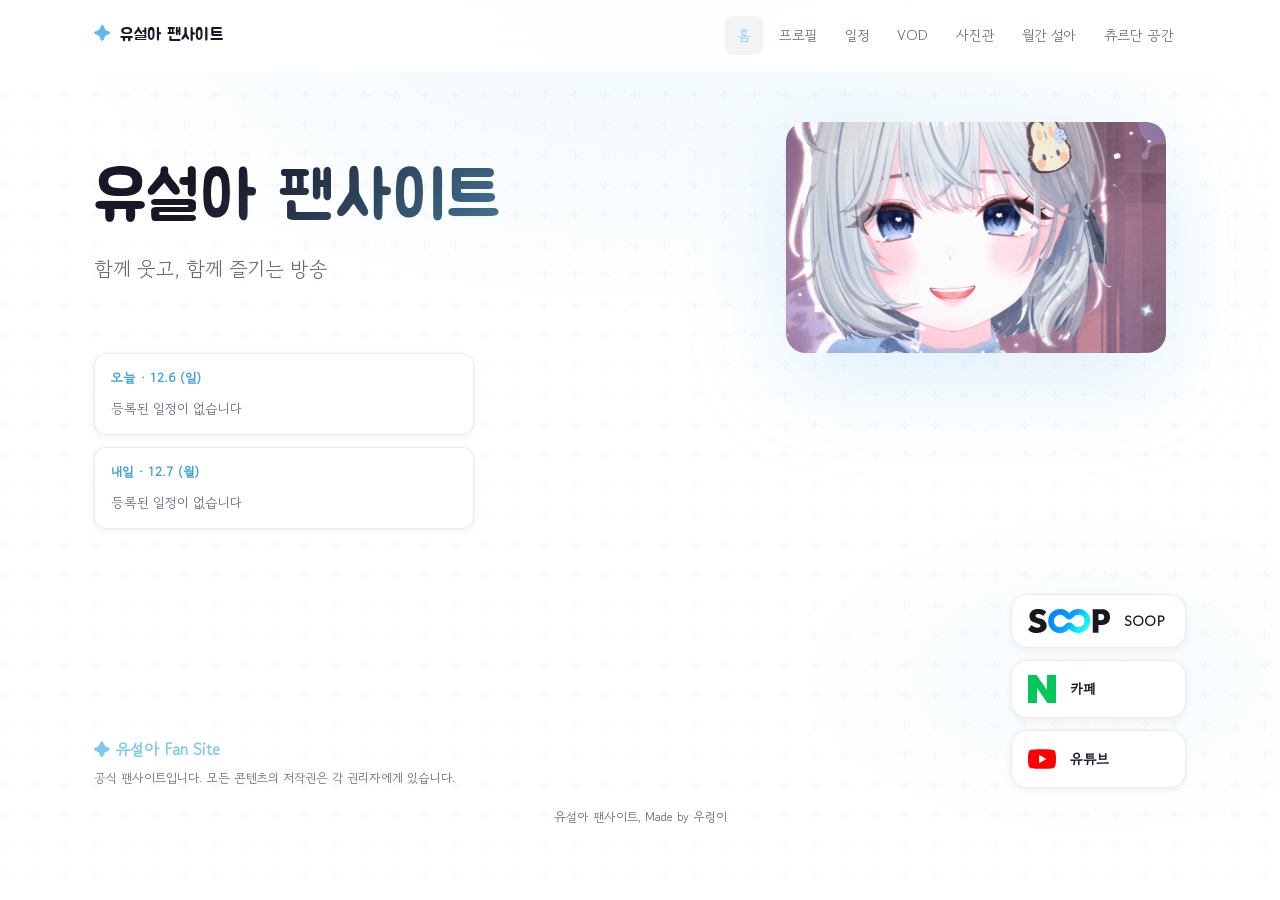
==== commit 6d23cdb7: "chore: auto-update schedule data" ====
--- a/live-check.html
+++ b/live-check.html
@@ -691,7 +691,7 @@
     </div>
   </div>
 
-  <script src="js/schedule-data.js?v=a8c2ba71"></script>
+  <script src="js/schedule-data.js?v=cb4de0fd"></script>
   <script src="js/schedule-overrides.js?v=f56189f2"></script>
   <script src="js/gallery-data.js?v=20261126"></script>
   <script src="js/vod-data.js?v=20261126"></script>
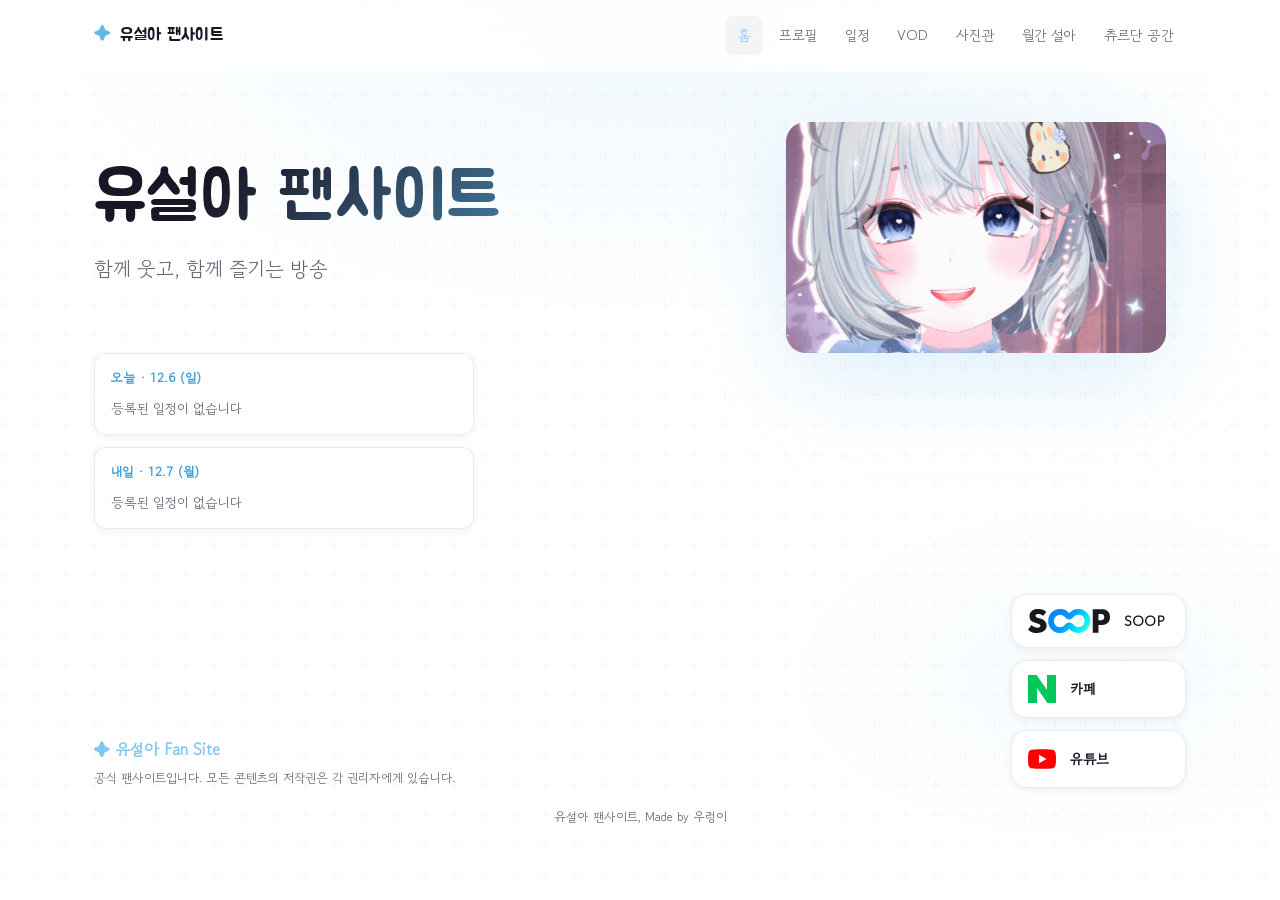
==== commit 2dc77450: "chore: auto-update VOD, gallery, schedule, and memory playlist data" ====
--- a/live-check.html
+++ b/live-check.html
@@ -693,8 +693,8 @@
 
   <script src="js/schedule-data.js?v=cb4de0fd"></script>
   <script src="js/schedule-overrides.js?v=f56189f2"></script>
-  <script src="js/gallery-data.js?v=20261126"></script>
-  <script src="js/vod-data.js?v=20261126"></script>
+  <script src="js/gallery-data.js?v=20261127"></script>
+  <script src="js/vod-data.js?v=20261127"></script>
   <script src="js/vod.js?v=20260710a"></script>
   <script src="js/vendor/planck.min.js"></script>
   <script src="js/marble-maps-data.js"></script>
@@ -706,7 +706,7 @@
   <script src="js/stork-ruffle.js?v=20260627"></script>
   <script src="js/minigames.js?v=20260701"></script>
   <script src="js/rolling-paper.js"></script>
-  <script src="js/monthly-seola-data.js?v=20261126"></script>
+  <script src="js/monthly-seola-data.js?v=20261127"></script>
   <script src="js/monthly-seola.js?v=20260707d"></script>
   <script src="js/profile-history-data.js?v=20260610b"></script>
   <script src="js/profile-history.js?v=20260626"></script>
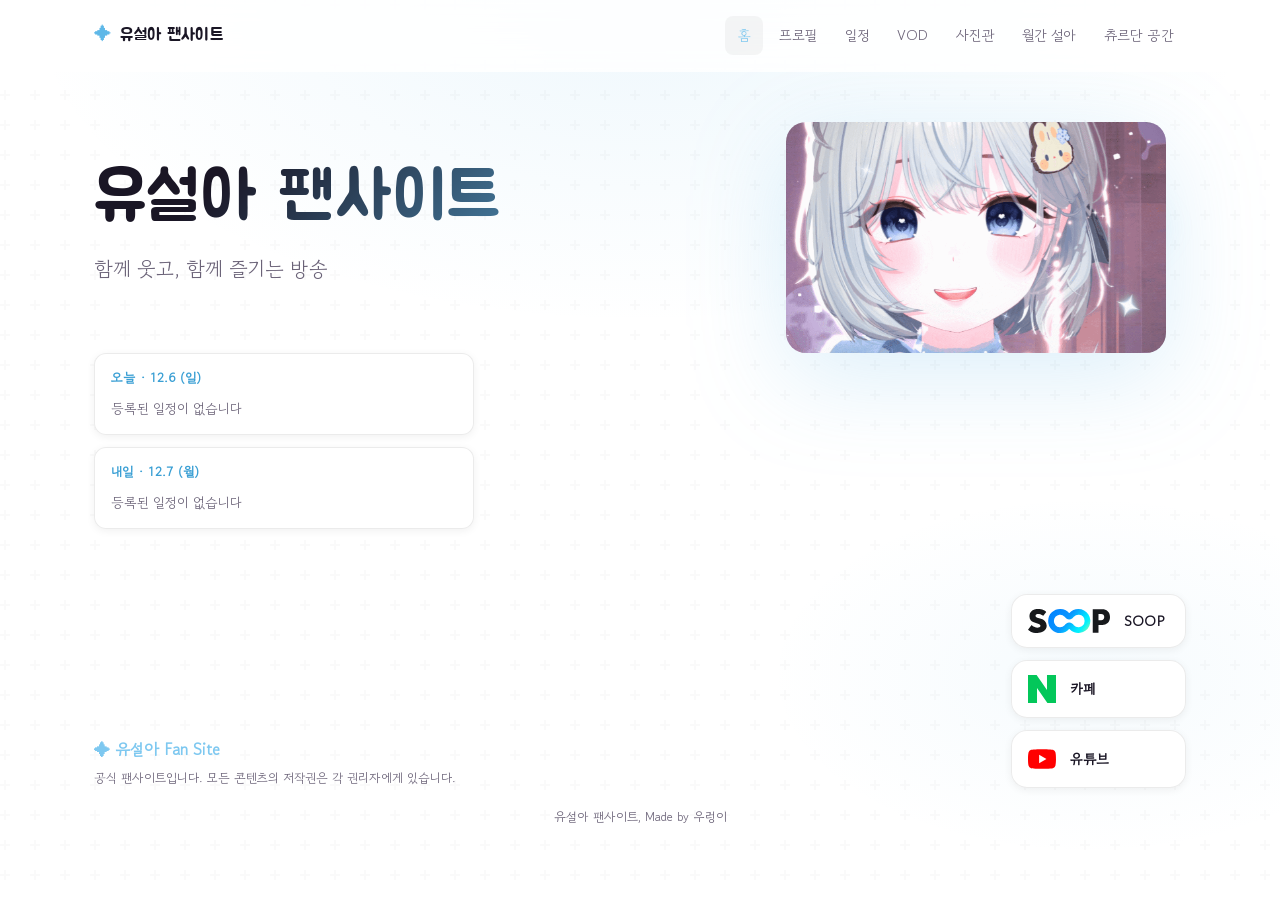
==== commit cc97e5b6: "chore: auto-update VOD, gallery, schedule, and memory playlist data" ====
--- a/live-check.html
+++ b/live-check.html
@@ -691,7 +691,7 @@
     </div>
   </div>
 
-  <script src="js/schedule-data.js?v=cb4de0fd"></script>
+  <script src="js/schedule-data.js?v=a8c2ba71"></script>
   <script src="js/schedule-overrides.js?v=f56189f2"></script>
   <script src="js/gallery-data.js?v=20261127"></script>
   <script src="js/vod-data.js?v=20261127"></script>
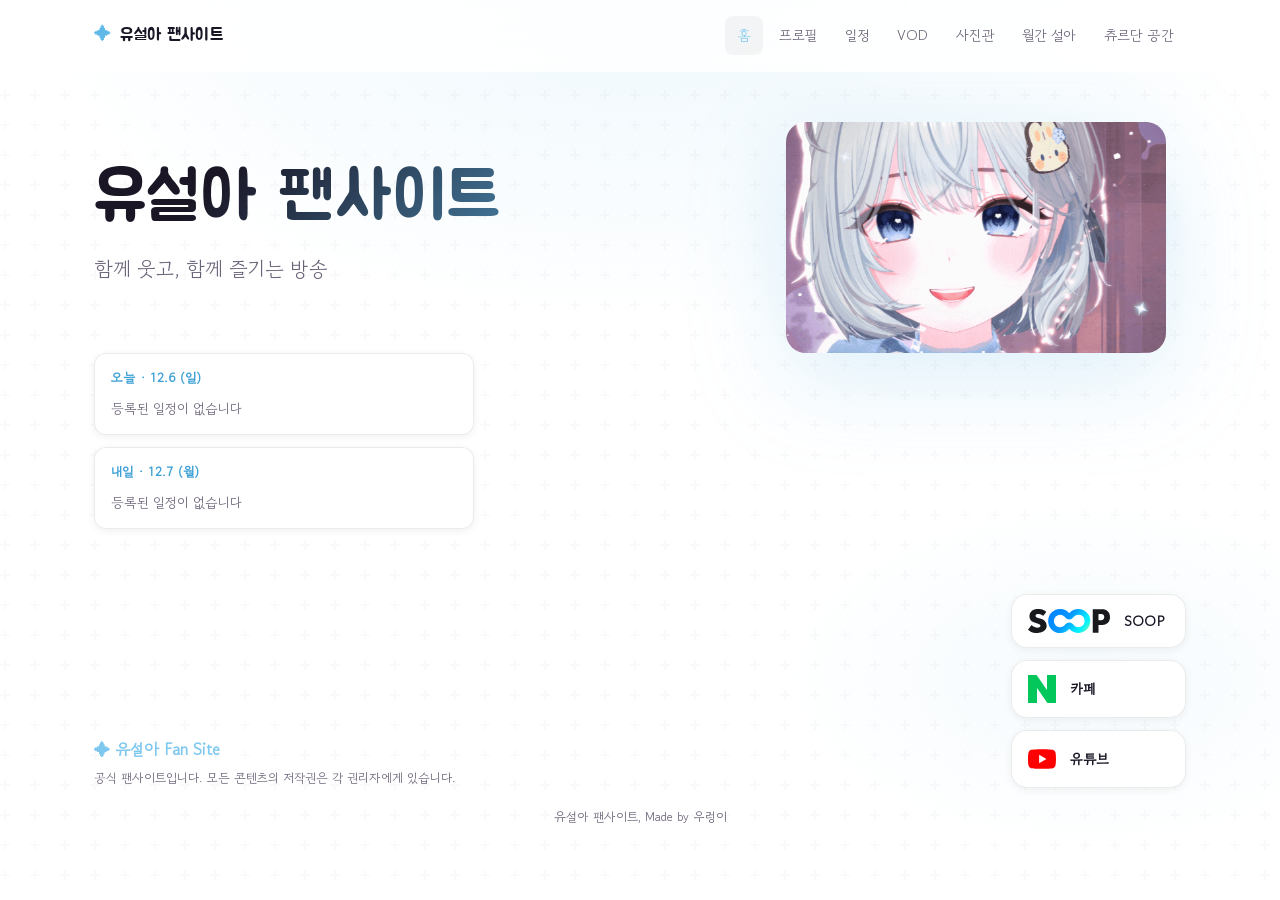
==== commit 01f40eb7: "chore: auto-update VOD, gallery, schedule, and memory playlist data" ====
--- a/live-check.html
+++ b/live-check.html
@@ -693,8 +693,8 @@
 
   <script src="js/schedule-data.js?v=a8c2ba71"></script>
   <script src="js/schedule-overrides.js?v=f56189f2"></script>
-  <script src="js/gallery-data.js?v=20261127"></script>
-  <script src="js/vod-data.js?v=20261127"></script>
+  <script src="js/gallery-data.js?v=20261128"></script>
+  <script src="js/vod-data.js?v=20261128"></script>
   <script src="js/vod.js?v=20260710a"></script>
   <script src="js/vendor/planck.min.js"></script>
   <script src="js/marble-maps-data.js"></script>
@@ -706,7 +706,7 @@
   <script src="js/stork-ruffle.js?v=20260627"></script>
   <script src="js/minigames.js?v=20260701"></script>
   <script src="js/rolling-paper.js"></script>
-  <script src="js/monthly-seola-data.js?v=20261127"></script>
+  <script src="js/monthly-seola-data.js?v=20261128"></script>
   <script src="js/monthly-seola.js?v=20260707d"></script>
   <script src="js/profile-history-data.js?v=20260610b"></script>
   <script src="js/profile-history.js?v=20260626"></script>
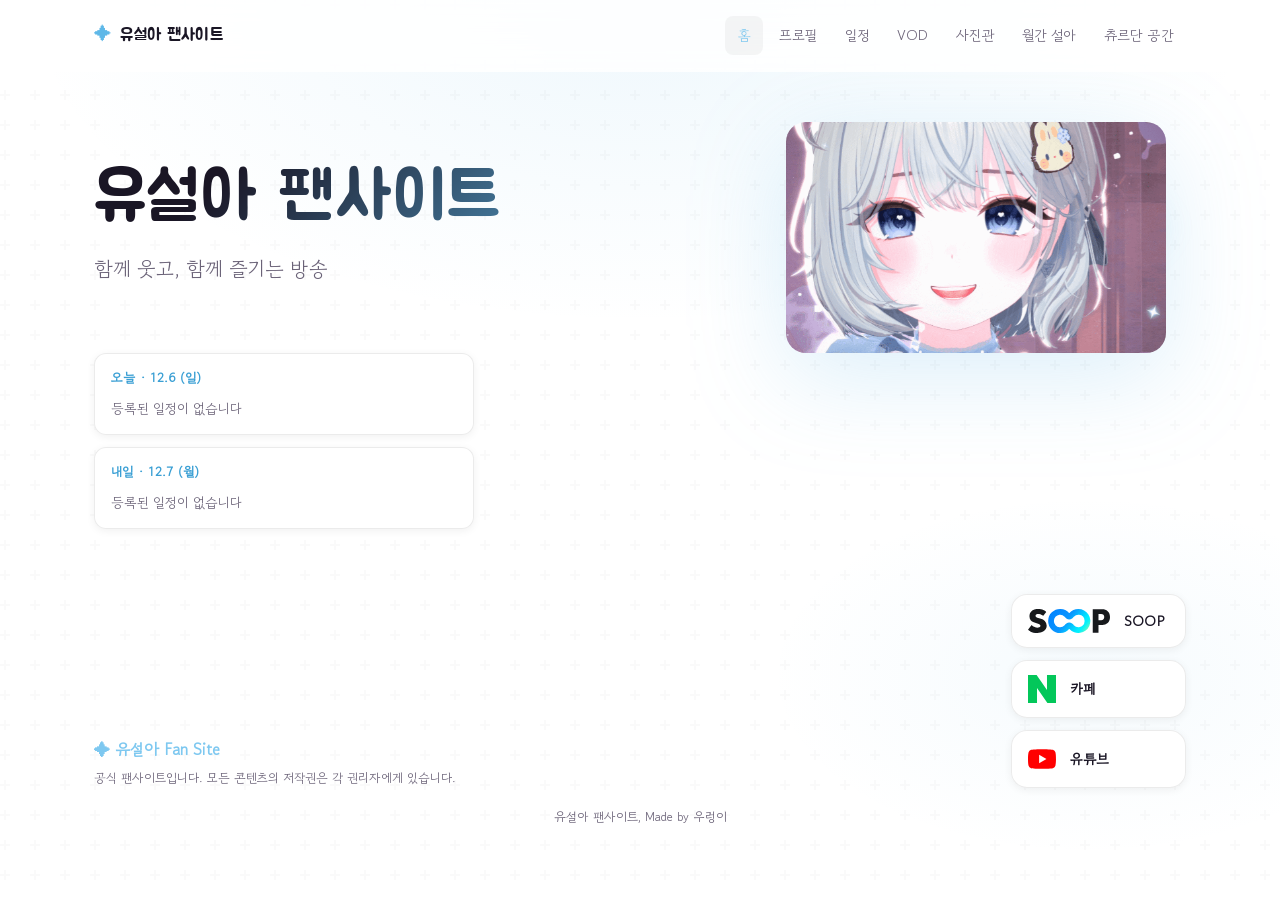
==== commit 5c126fd8: "chore: auto-update VOD, gallery, schedule, and memory playlist data" ====
--- a/live-check.html
+++ b/live-check.html
@@ -691,7 +691,7 @@
     </div>
   </div>
 
-  <script src="js/schedule-data.js?v=a8c2ba71"></script>
+  <script src="js/schedule-data.js?v=cb4de0fd"></script>
   <script src="js/schedule-overrides.js?v=f56189f2"></script>
   <script src="js/gallery-data.js?v=20261128"></script>
   <script src="js/vod-data.js?v=20261128"></script>
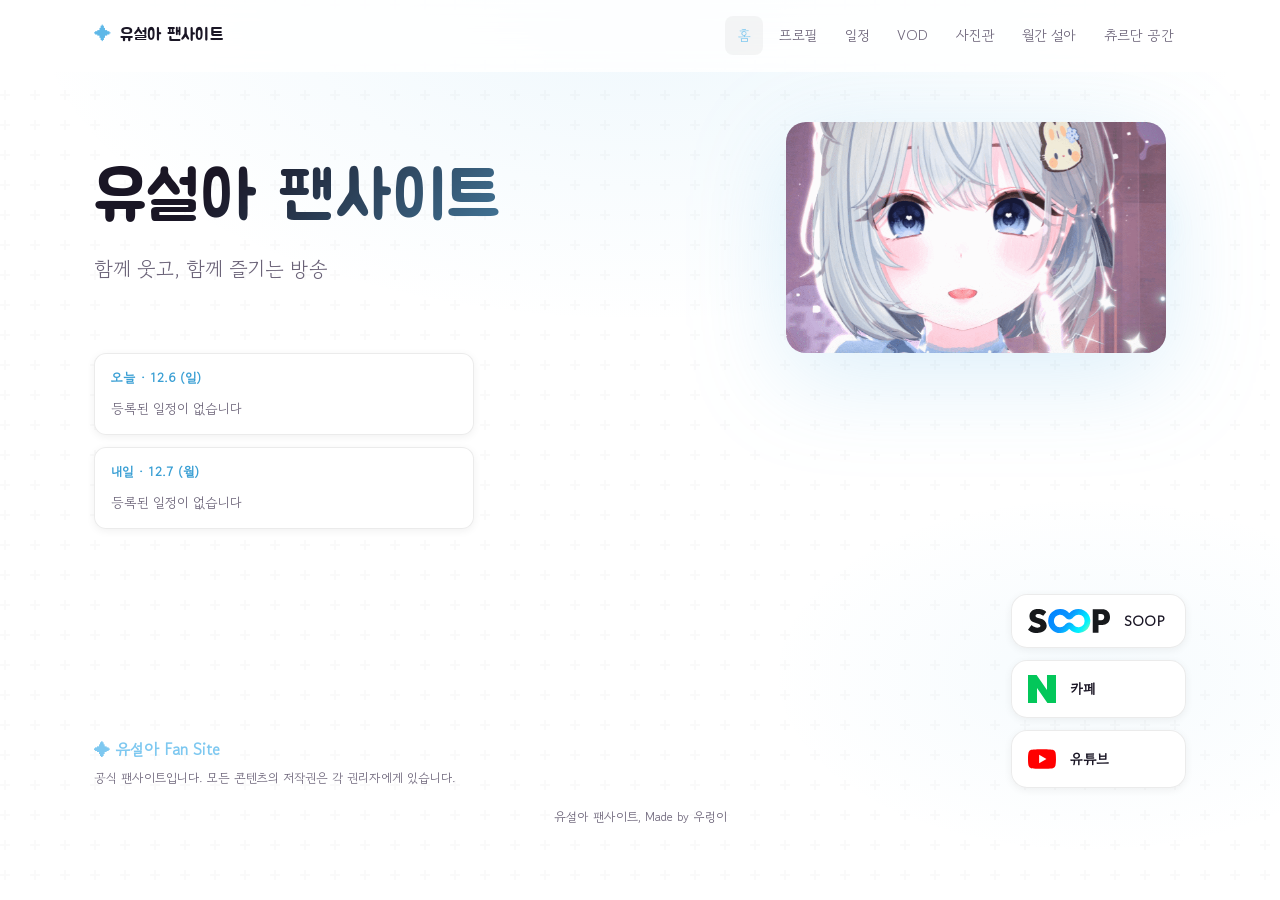
==== commit b8544a03: "chore: auto-update VOD, gallery, schedule, and memory playlist data" ====
--- a/live-check.html
+++ b/live-check.html
@@ -693,8 +693,8 @@
 
   <script src="js/schedule-data.js?v=cb4de0fd"></script>
   <script src="js/schedule-overrides.js?v=f56189f2"></script>
-  <script src="js/gallery-data.js?v=20261128"></script>
-  <script src="js/vod-data.js?v=20261128"></script>
+  <script src="js/gallery-data.js?v=20261129"></script>
+  <script src="js/vod-data.js?v=20261129"></script>
   <script src="js/vod.js?v=20260710a"></script>
   <script src="js/vendor/planck.min.js"></script>
   <script src="js/marble-maps-data.js"></script>
@@ -706,7 +706,7 @@
   <script src="js/stork-ruffle.js?v=20260627"></script>
   <script src="js/minigames.js?v=20260701"></script>
   <script src="js/rolling-paper.js"></script>
-  <script src="js/monthly-seola-data.js?v=20261128"></script>
+  <script src="js/monthly-seola-data.js?v=20261129"></script>
   <script src="js/monthly-seola.js?v=20260707d"></script>
   <script src="js/profile-history-data.js?v=20260610b"></script>
   <script src="js/profile-history.js?v=20260626"></script>
